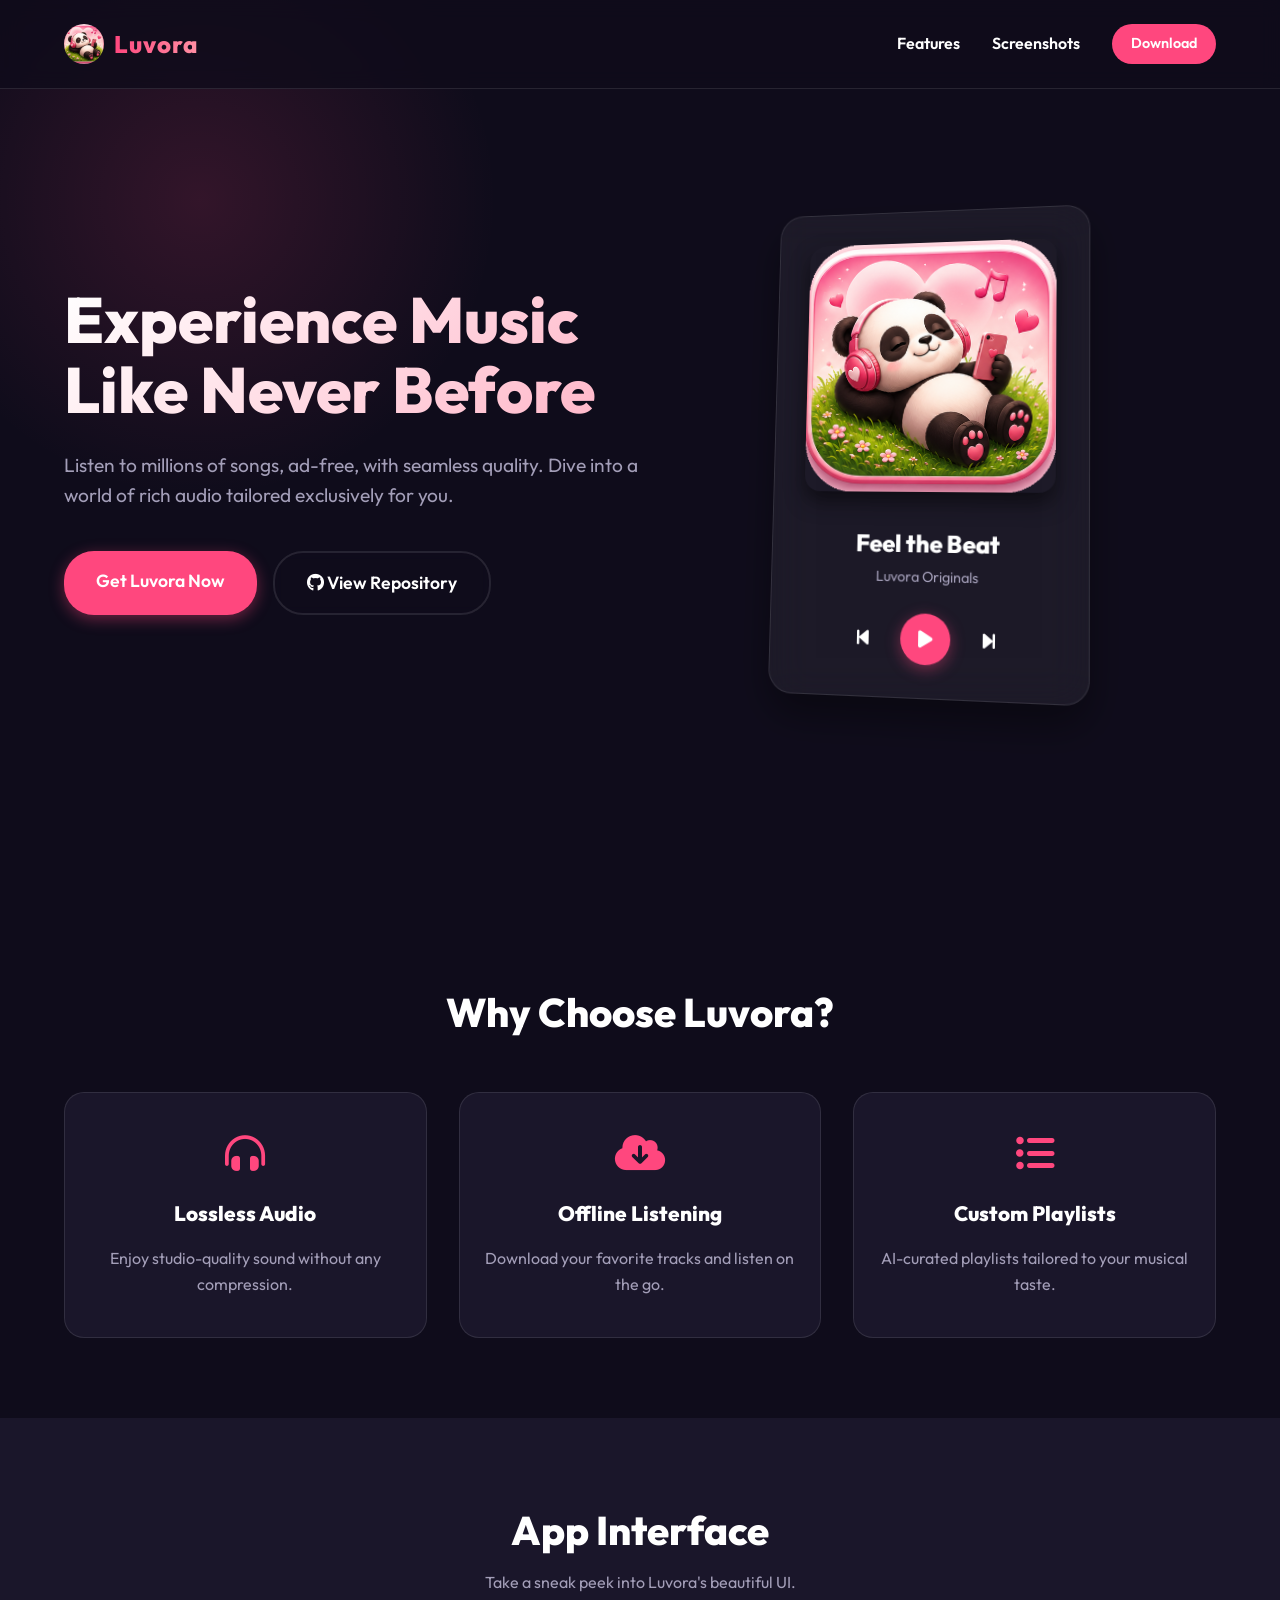
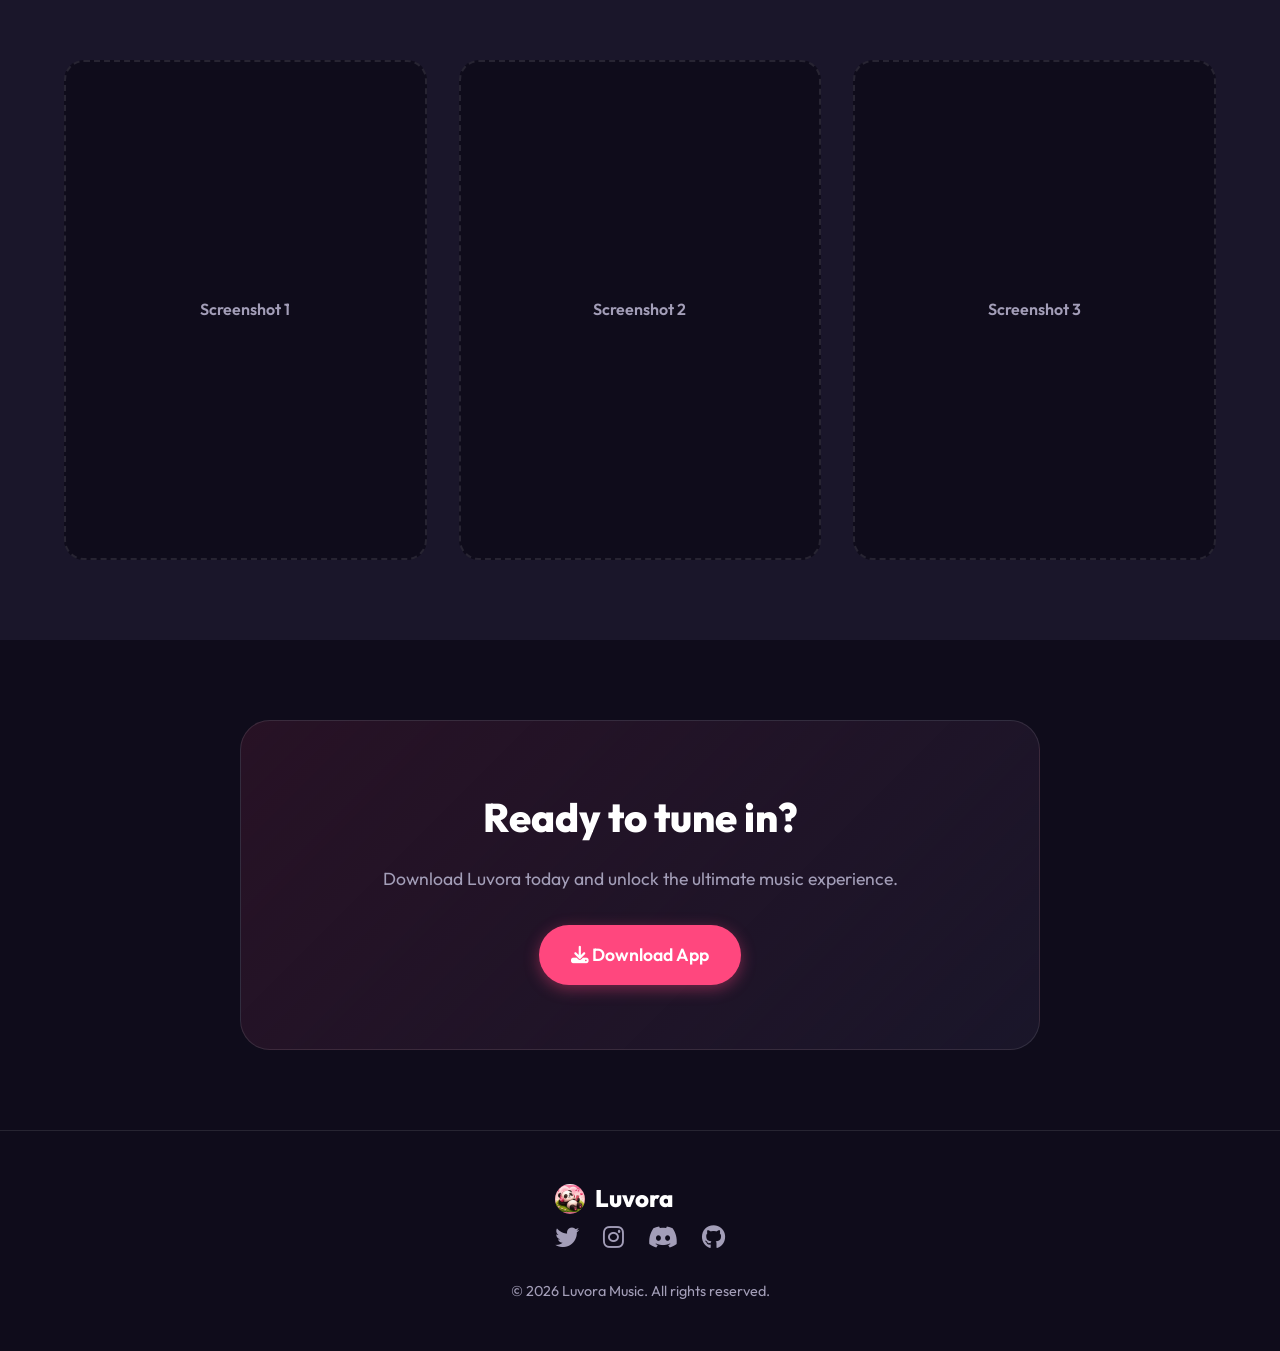
==== index.html @ 41b12725 "Add APK download links" ====
<!DOCTYPE html>
<html lang="en">
<head>
    <meta charset="UTF-8">
    <meta name="viewport" content="width=device-width, initial-scale=1.0">
    <title>Luvora - Discover & Feel the Music</title>
    <meta name="description" content="Luvora is a beautifully designed music player with a massive catalog. Get the app now and dive into sound.">
    <link rel="icon" type="image/x-icon" href="favicon.ico">
    <link rel="stylesheet" href="style.css">
    <link rel="preconnect" href="https://fonts.googleapis.com">
    <link rel="preconnect" href="https://fonts.gstatic.com" crossorigin>
    <link href="https://fonts.googleapis.com/css2?family=Outfit:wght@300;400;600;800&display=swap" rel="stylesheet">
    <!-- Font Awesome for social icons -->
    <link rel="stylesheet" href="https://cdnjs.cloudflare.com/ajax/libs/font-awesome/6.4.0/css/all.min.css">
</head>
<body>

    <!-- Navigation -->
    <nav class="navbar">
        <div class="logo-container">
            <img src="logo.png" alt="Luvora Logo" class="nav-logo">
            <span class="nav-brand">Luvora</span>
        </div>
        <div class="nav-links">
            <a href="#features">Features</a>
            <a href="#screenshots">Screenshots</a>
            <a href="https://github.com/harikarthick12/luvora/releases/download/v5.26.2/luvora-v5.26.2.apk" class="btn-primary-small">Download</a>
        </div>
    </nav>

    <!-- Hero Section -->
    <header class="hero" id="home">
        <div class="hero-content">
            <h1 class="hero-title">Experience Music Like Never Before</h1>
            <p class="hero-subtitle">Listen to millions of songs, ad-free, with seamless quality. Dive into a world of rich audio tailored exclusively for you.</p>
            <div class="hero-buttons">
                <a href="https://github.com/harikarthick12/luvora/releases/download/v5.26.2/luvora-v5.26.2.apk" class="btn-primary">Get Luvora Now</a>
                <a href="#" class="btn-secondary">
                    <i class="fab fa-github"></i> View Repository
                </a>
            </div>
        </div>
        <div class="hero-image">
            <div class="glass-card main-player-card">
                <img src="logo.png" alt="Luvora Player" class="player-cover">
                <div class="player-info">
                    <h3 class="track-title">Feel the Beat</h3>
                    <p class="track-artist">Luvora Originals</p>
                </div>
                <div class="player-controls">
                    <i class="fas fa-backward-step"></i>
                    <div class="play-btn-circle"><i class="fas fa-play"></i></div>
                    <i class="fas fa-forward-step"></i>
                </div>
            </div>
        </div>
    </header>

    <!-- Features Section -->
    <section class="features" id="features">
        <h2 class="section-title">Why Choose Luvora?</h2>
        <div class="feature-grid">
            <div class="feature-card">
                <i class="fas fa-headphones-simple feature-icon"></i>
                <h3>Lossless Audio</h3>
                <p>Enjoy studio-quality sound without any compression.</p>
            </div>
            <div class="feature-card">
                <i class="fas fa-cloud-arrow-down feature-icon"></i>
                <h3>Offline Listening</h3>
                <p>Download your favorite tracks and listen on the go.</p>
            </div>
            <div class="feature-card">
                <i class="fas fa-list-ul feature-icon"></i>
                <h3>Custom Playlists</h3>
                <p>AI-curated playlists tailored to your musical taste.</p>
            </div>
        </div>
    </section>

    <!-- Screenshots Section -->
    <section class="screenshots" id="screenshots">
        <h2 class="section-title">App Interface</h2>
        <p class="section-subtitle">Take a sneak peek into Luvora's beautiful UI.</p>
        <div class="screenshot-gallery">
            <div class="screenshot-placeholder">
                <span>Screenshot 1</span>
            </div>
            <div class="screenshot-placeholder">
                <span>Screenshot 2</span>
            </div>
            <div class="screenshot-placeholder">
                <span>Screenshot 3</span>
            </div>
        </div>
    </section>

    <!-- Download Section -->
    <section class="download-section" id="download">
        <div class="download-box">
            <h2>Ready to tune in?</h2>
            <p>Download Luvora today and unlock the ultimate music experience.</p>
            <div class="download-buttons">
                <a href="https://github.com/harikarthick12/luvora/releases/download/v5.26.2/luvora-v5.26.2.apk" class="btn-primary btn-large">
                    <i class="fas fa-download"></i> Download App
                </a>
            </div>
        </div>
    </section>

    <!-- Footer -->
    <footer class="footer">
        <div class="footer-content">
            <div class="footer-logo">
                <img src="logo.png" alt="Luvora Logo">
                <span>Luvora</span>
            </div>
            <div class="social-links">
                <a href="#"><i class="fab fa-twitter"></i></a>
                <a href="#"><i class="fab fa-instagram"></i></a>
                <a href="#"><i class="fab fa-discord"></i></a>
                <a href="#"><i class="fab fa-github"></i></a>
            </div>
        </div>
        <p class="copyright">&copy; 2026 Luvora Music. All rights reserved.</p>
    </footer>

    <script src="script.js"></script>
</body>
</html>
---- style.css ----
:root {
    --bg-main: #0f0c1b;
    --bg-secondary: #1a162a;
    --primary: #ff477e;
    --primary-hover: #ff2a6d;
    --text-main: #ffffff;
    --text-muted: #a39eb8;
    --glass-bg: rgba(255, 255, 255, 0.05);
    --glass-border: rgba(255, 255, 255, 0.1);
}

* {
    margin: 0;
    padding: 0;
    box-sizing: border-box;
    font-family: 'Outfit', sans-serif;
}

body {
    background-color: var(--bg-main);
    color: var(--text-main);
    line-height: 1.6;
    overflow-x: hidden;
}

/* Scrollbar */
::-webkit-scrollbar {
    width: 8px;
}
::-webkit-scrollbar-track {
    background: var(--bg-main);
}
::-webkit-scrollbar-thumb {
    background: var(--primary);
    border-radius: 4px;
}

/* Typography */
h1, h2, h3 {
    font-weight: 800;
}

a {
    text-decoration: none;
    color: inherit;
    transition: all 0.3s ease;
}

/* Navbar */
.navbar {
    position: fixed;
    top: 0;
    width: 100%;
    display: flex;
    justify-content: space-between;
    align-items: center;
    padding: 1.5rem 5%;
    background: rgba(15, 12, 27, 0.8);
    backdrop-filter: blur(10px);
    z-index: 1000;
    border-bottom: 1px solid var(--glass-border);
}

.logo-container {
    display: flex;
    align-items: center;
    gap: 10px;
}

.nav-logo {
    width: 40px;
    height: 40px;
    border-radius: 50%;
    object-fit: cover;
}

.nav-brand {
    font-size: 1.5rem;
    font-weight: 800;
    letter-spacing: 1px;
    background: linear-gradient(to right, #ff477e, #ff8fa3);
    -webkit-background-clip: text;
    -webkit-text-fill-color: transparent;
}

.nav-links {
    display: flex;
    align-items: center;
    gap: 2rem;
    font-weight: 600;
}

.nav-links a:not(.btn-primary-small):hover {
    color: var(--primary);
}

/* Buttons */
.btn-primary-small {
    background-color: var(--primary);
    padding: 0.5rem 1.2rem;
    border-radius: 20px;
    font-size: 0.9rem;
}
.btn-primary-small:hover {
    background-color: var(--primary-hover);
    transform: translateY(-2px);
}

.btn-primary {
    background-color: var(--primary);
    padding: 1rem 2rem;
    border-radius: 30px;
    font-weight: 600;
    font-size: 1.1rem;
    display: inline-block;
    box-shadow: 0 4px 15px rgba(255, 71, 126, 0.4);
}
.btn-primary:hover {
    background-color: var(--primary-hover);
    transform: translateY(-3px);
    box-shadow: 0 6px 20px rgba(255, 71, 126, 0.6);
}

.btn-secondary {
    background: transparent;
    border: 2px solid var(--glass-border);
    padding: 1rem 2rem;
    border-radius: 30px;
    font-weight: 600;
    font-size: 1.1rem;
    display: inline-block;
    backdrop-filter: blur(5px);
}
.btn-secondary:hover {
    background: var(--glass-bg);
    border-color: var(--text-muted);
}

/* Hero Section */
.hero {
    min-height: 100vh;
    display: flex;
    align-items: center;
    justify-content: space-between;
    padding: 0 5%;
    position: relative;
    overflow: hidden;
}

.hero::before {
    content: '';
    position: absolute;
    width: 600px;
    height: 600px;
    background: radial-gradient(circle, rgba(255,71,126,0.15) 0%, rgba(15,12,27,0) 70%);
    top: -100px;
    left: -100px;
    border-radius: 50%;
    z-index: -1;
}

.hero-content {
    flex: 1;
    max-width: 600px;
    z-index: 1;
}

.hero-title {
    font-size: 4rem;
    line-height: 1.1;
    margin-bottom: 1.5rem;
    background: linear-gradient(135deg, #fff 0%, #ffb3c6 100%);
    -webkit-background-clip: text;
    -webkit-text-fill-color: transparent;
}

.hero-subtitle {
    font-size: 1.2rem;
    color: var(--text-muted);
    margin-bottom: 2.5rem;
}

.hero-buttons {
    display: flex;
    gap: 1rem;
}

.hero-image {
    flex: 1;
    display: flex;
    justify-content: center;
    align-items: center;
    perspective: 1000px;
}

/* Glass Card Player */
.glass-card {
    background: var(--glass-bg);
    border: 1px solid var(--glass-border);
    border-radius: 24px;
    padding: 2rem;
    width: 320px;
    backdrop-filter: blur(20px);
    box-shadow: 0 20px 40px rgba(0,0,0,0.4);
    transform: rotateY(-10deg) rotateX(5deg);
    transition: transform 0.5s ease;
}

.glass-card:hover {
    transform: rotateY(0deg) rotateX(0deg) translateY(-10px);
}

.player-cover {
    width: 100%;
    aspect-ratio: 1/1;
    object-fit: cover;
    border-radius: 16px;
    margin-bottom: 1.5rem;
    box-shadow: 0 10px 20px rgba(0,0,0,0.5);
}

.player-info {
    text-align: center;
    margin-bottom: 1.5rem;
}

.track-title {
    font-size: 1.5rem;
    margin-bottom: 0.2rem;
}

.track-artist {
    color: var(--text-muted);
    font-size: 0.9rem;
}

.player-controls {
    display: flex;
    justify-content: center;
    align-items: center;
    gap: 2rem;
    font-size: 1.2rem;
    color: var(--text-main);
}

.play-btn-circle {
    width: 50px;
    height: 50px;
    background: var(--primary);
    border-radius: 50%;
    display: flex;
    justify-content: center;
    align-items: center;
    cursor: pointer;
    box-shadow: 0 4px 15px rgba(255, 71, 126, 0.4);
    transition: transform 0.2s;
}

.play-btn-circle:hover {
    transform: scale(1.1);
}

/* Features */
.features {
    padding: 5rem 5%;
    text-align: center;
}

.section-title {
    font-size: 2.5rem;
    margin-bottom: 0.5rem;
}

.section-subtitle {
    color: var(--text-muted);
    margin-bottom: 4rem;
}

.feature-grid {
    display: grid;
    grid-template-columns: repeat(auto-fit, minmax(280px, 1fr));
    gap: 2rem;
    margin-top: 3rem;
}

.feature-card {
    background: var(--bg-secondary);
    padding: 2.5rem 1.5rem;
    border-radius: 20px;
    border: 1px solid var(--glass-border);
    transition: transform 0.3s;
}

.feature-card:hover {
    transform: translateY(-10px);
    border-color: var(--primary);
}

.feature-icon {
    font-size: 2.5rem;
    color: var(--primary);
    margin-bottom: 1.5rem;
}

.feature-card h3 {
    font-size: 1.3rem;
    margin-bottom: 1rem;
}

.feature-card p {
    color: var(--text-muted);
}

/* Screenshots */
.screenshots {
    padding: 5rem 5%;
    text-align: center;
    background: var(--bg-secondary);
}

.screenshot-gallery {
    display: grid;
    grid-template-columns: repeat(auto-fit, minmax(250px, 1fr));
    gap: 2rem;
    margin-top: 3rem;
}

.screenshot-placeholder {
    background: var(--bg-main);
    border: 2px dashed var(--glass-border);
    border-radius: 20px;
    height: 500px;
    display: flex;
    justify-content: center;
    align-items: center;
    color: var(--text-muted);
    font-weight: 600;
    transition: border-color 0.3s;
}

.screenshot-placeholder:hover {
    border-color: var(--primary);
}

/* Download Section */
.download-section {
    padding: 5rem 5%;
    display: flex;
    justify-content: center;
}

.download-box {
    background: linear-gradient(135deg, rgba(255,71,126,0.1) 0%, rgba(26,22,42,1) 100%);
    border: 1px solid var(--glass-border);
    border-radius: 30px;
    padding: 4rem 2rem;
    text-align: center;
    max-width: 800px;
    width: 100%;
}

.download-box h2 {
    font-size: 2.5rem;
    margin-bottom: 1rem;
}

.download-box p {
    color: var(--text-muted);
    margin-bottom: 2rem;
    font-size: 1.1rem;
}

/* Footer */
.footer {
    padding: 3rem 5%;
    border-top: 1px solid var(--glass-border);
    display: flex;
    flex-direction: column;
    align-items: center;
    gap: 1.5rem;
}

.footer-logo {
    display: flex;
    align-items: center;
    gap: 10px;
    font-size: 1.5rem;
    font-weight: 800;
}

.footer-logo img {
    width: 30px;
    height: 30px;
    border-radius: 50%;
}

.social-links {
    display: flex;
    gap: 1.5rem;
}

.social-links a {
    font-size: 1.5rem;
    color: var(--text-muted);
}

.social-links a:hover {
    color: var(--primary);
    transform: scale(1.1);
}

.copyright {
    color: var(--text-muted);
    font-size: 0.9rem;
}

/* Responsive */
@media (max-width: 900px) {
    .hero {
        flex-direction: column;
        text-align: center;
        padding-top: 100px;
    }
    .hero-title {
        font-size: 3rem;
    }
    .hero-buttons {
        justify-content: center;
        flex-wrap: wrap;
    }
    .hero-image {
        margin-top: 3rem;
    }
    .nav-links {
        display: none; /* simple mobile version */
    }
}
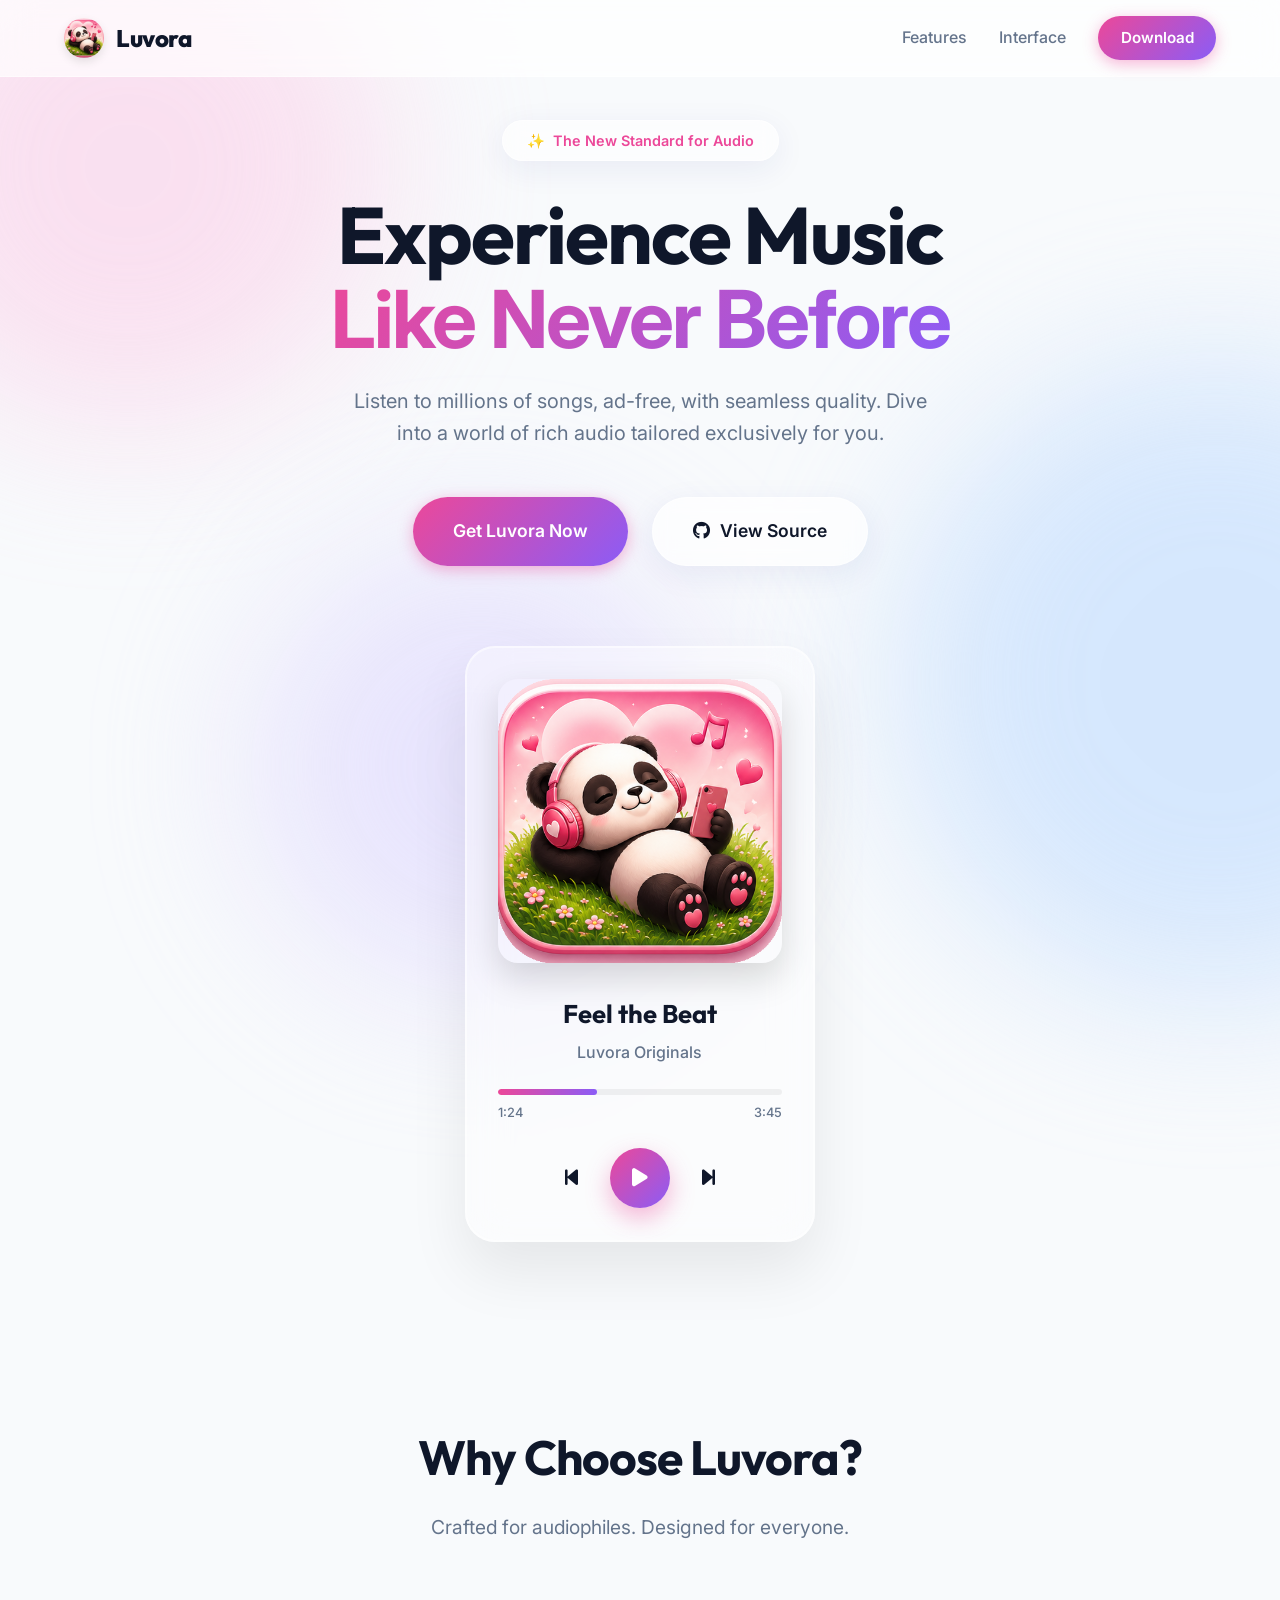
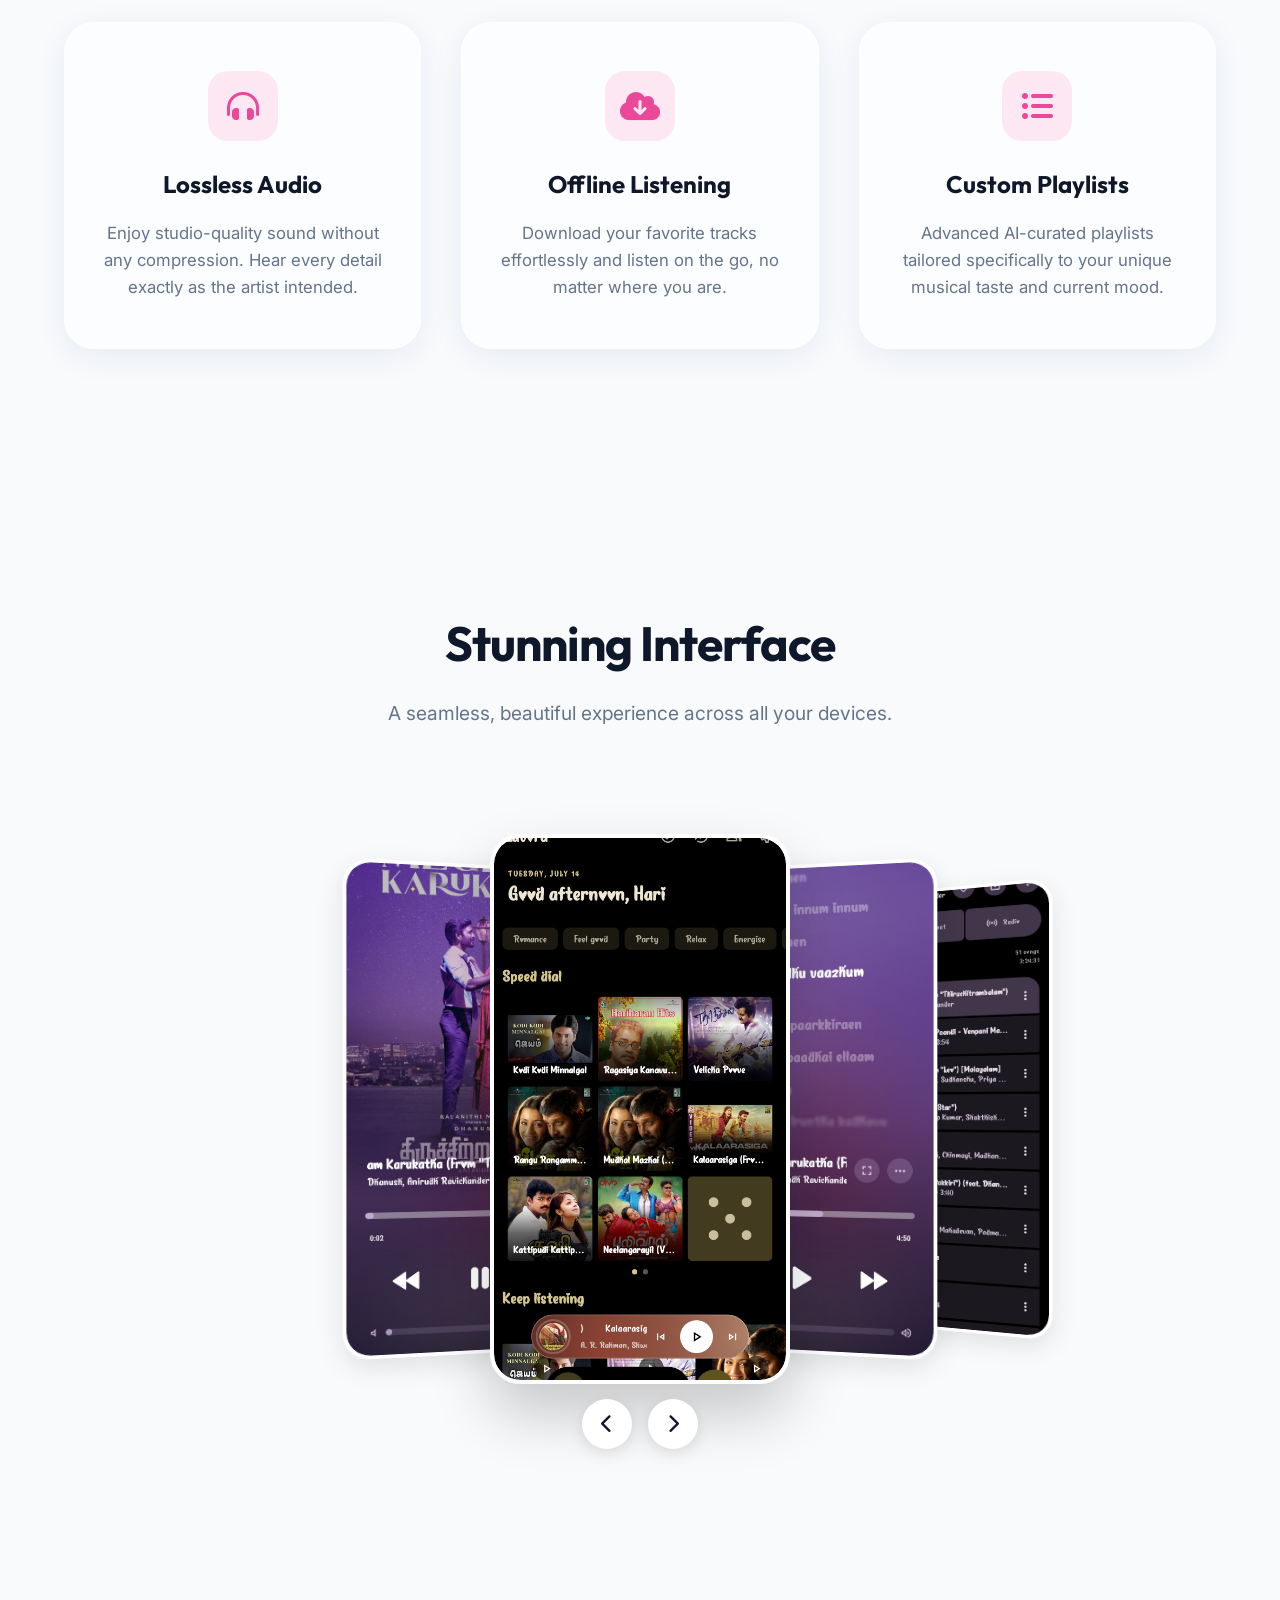
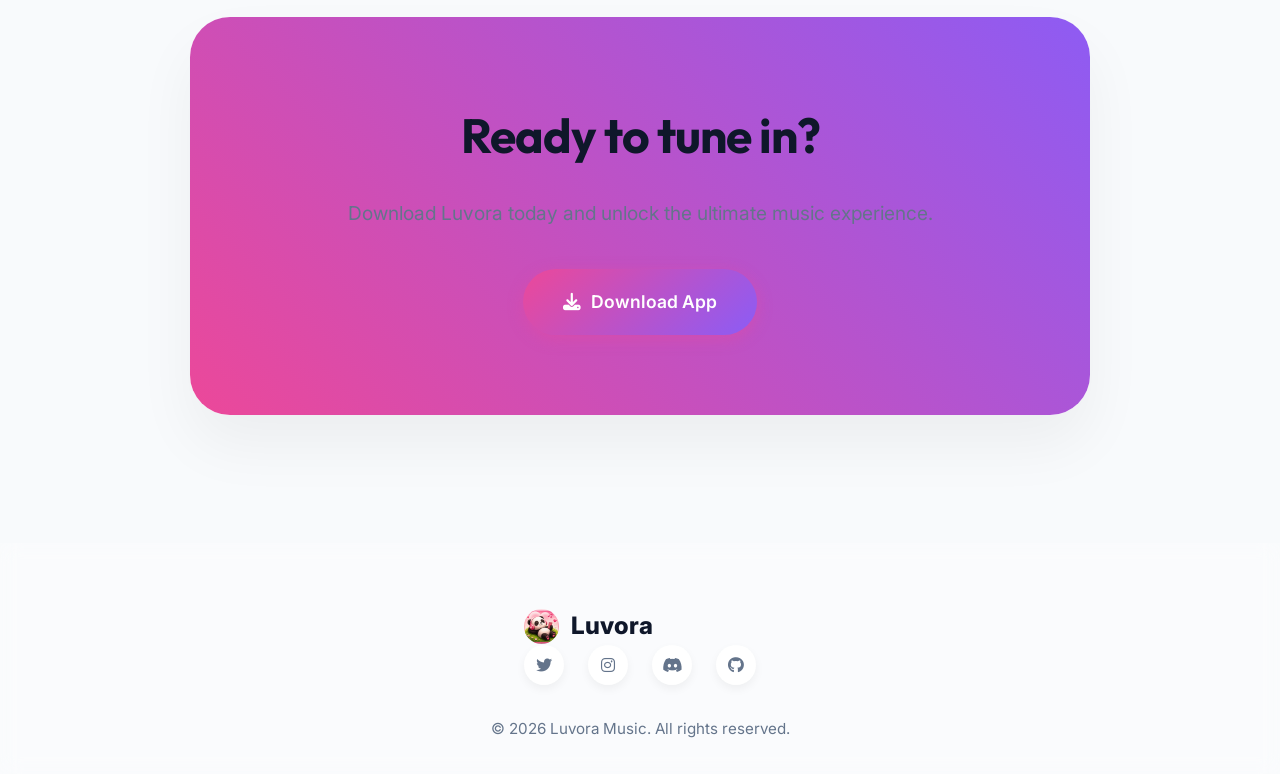
==== commit 48a684b2: "feat: complete premium UI/UX overhaul with 3D carousel and mesh gradient" ====
--- a/index.html
+++ b/index.html
@@ -4,48 +4,63 @@
     <meta charset="UTF-8">
     <meta name="viewport" content="width=device-width, initial-scale=1.0">
     <title>Luvora - Discover & Feel the Music</title>
-    <meta name="description" content="Luvora is a beautifully designed music player with a massive catalog. Get the app now and dive into sound.">
+    <meta name="description" content="Luvora is a beautifully designed music player with a massive catalog.">
     <link rel="icon" type="image/x-icon" href="favicon.ico">
     <link rel="stylesheet" href="style.css">
     <link rel="preconnect" href="https://fonts.googleapis.com">
     <link rel="preconnect" href="https://fonts.gstatic.com" crossorigin>
-    <link href="https://fonts.googleapis.com/css2?family=Outfit:wght@300;400;600;800&display=swap" rel="stylesheet">
-    <!-- Font Awesome for social icons -->
+    <link href="https://fonts.googleapis.com/css2?family=Inter:wght@300;400;500;600;700;800&family=Outfit:wght@300;400;600;800&display=swap" rel="stylesheet">
+    <!-- Font Awesome -->
     <link rel="stylesheet" href="https://cdnjs.cloudflare.com/ajax/libs/font-awesome/6.4.0/css/all.min.css">
 </head>
 <body>
+    <!-- Mesh Gradient Background -->
+    <div class="mesh-bg"></div>
+    <div class="mesh-blob blob-1"></div>
+    <div class="mesh-blob blob-2"></div>
+    <div class="mesh-blob blob-3"></div>
 
     <!-- Navigation -->
-    <nav class="navbar">
+    <nav class="navbar reveal">
         <div class="logo-container">
             <img src="logo.png" alt="Luvora Logo" class="nav-logo">
             <span class="nav-brand">Luvora</span>
         </div>
         <div class="nav-links">
-            <a href="#features">Features</a>
-            <a href="#screenshots">Screenshots</a>
-            <a href="https://github.com/harikarthick12/luvora/releases/download/v5.26.2/luvora-v5.26.2.apk" class="btn-primary-small">Download</a>
+            <a href="#features" class="nav-item">Features</a>
+            <a href="#screenshots" class="nav-item">Interface</a>
+            <a href="#download" class="btn-primary-small shimmer-btn">Download</a>
         </div>
     </nav>
 
     <!-- Hero Section -->
     <header class="hero" id="home">
-        <div class="hero-content">
-            <h1 class="hero-title">Experience Music Like Never Before</h1>
+        <div class="hero-content reveal-up">
+            <div class="pill-badge">
+                <span class="sparkle">✨</span> The New Standard for Audio
+            </div>
+            <h1 class="hero-title">Experience Music <br><span class="gradient-text">Like Never Before</span></h1>
             <p class="hero-subtitle">Listen to millions of songs, ad-free, with seamless quality. Dive into a world of rich audio tailored exclusively for you.</p>
             <div class="hero-buttons">
-                <a href="https://github.com/harikarthick12/luvora/releases/download/v5.26.2/luvora-v5.26.2.apk" class="btn-primary">Get Luvora Now</a>
-                <a href="#" class="btn-secondary">
-                    <i class="fab fa-github"></i> View Repository
+                <a href="#download" class="btn-primary shimmer-btn">Get Luvora Now</a>
+                <a href="https://github.com/harikarthick12/luvora/releases/download/v5.26.2/luvora-v5.26.2.apk" class="btn-secondary glow-border">
+                    <i class="fab fa-github"></i> View Source
                 </a>
             </div>
         </div>
-        <div class="hero-image">
-            <div class="glass-card main-player-card">
-                <img src="logo.png" alt="Luvora Player" class="player-cover">
+        
+        <div class="hero-visual reveal-up delay-1">
+            <div class="glass-card main-player-card floating">
+                <div class="player-top">
+                    <img src="logo.png" alt="Luvora Player" class="player-cover">
+                </div>
                 <div class="player-info">
                     <h3 class="track-title">Feel the Beat</h3>
                     <p class="track-artist">Luvora Originals</p>
+                </div>
+                <div class="player-progress">
+                    <div class="progress-bar"><div class="progress-fill"></div></div>
+                    <div class="progress-time"><span>1:24</span><span>3:45</span></div>
                 </div>
                 <div class="player-controls">
                     <i class="fas fa-backward-step"></i>
@@ -58,50 +73,64 @@
 
     <!-- Features Section -->
     <section class="features" id="features">
-        <h2 class="section-title">Why Choose Luvora?</h2>
+        <div class="section-header reveal-up">
+            <h2 class="section-title">Why Choose Luvora?</h2>
+            <p class="section-subtitle">Crafted for audiophiles. Designed for everyone.</p>
+        </div>
         <div class="feature-grid">
-            <div class="feature-card">
-                <i class="fas fa-headphones-simple feature-icon"></i>
+            <div class="feature-card reveal-up delay-1 hover-glow">
+                <div class="card-icon-wrapper"><i class="fas fa-headphones-simple feature-icon"></i></div>
                 <h3>Lossless Audio</h3>
-                <p>Enjoy studio-quality sound without any compression.</p>
+                <p>Enjoy studio-quality sound without any compression. Hear every detail exactly as the artist intended.</p>
             </div>
-            <div class="feature-card">
-                <i class="fas fa-cloud-arrow-down feature-icon"></i>
+            <div class="feature-card reveal-up delay-2 hover-glow">
+                <div class="card-icon-wrapper"><i class="fas fa-cloud-arrow-down feature-icon"></i></div>
                 <h3>Offline Listening</h3>
-                <p>Download your favorite tracks and listen on the go.</p>
+                <p>Download your favorite tracks effortlessly and listen on the go, no matter where you are.</p>
             </div>
-            <div class="feature-card">
-                <i class="fas fa-list-ul feature-icon"></i>
+            <div class="feature-card reveal-up delay-3 hover-glow">
+                <div class="card-icon-wrapper"><i class="fas fa-list-ul feature-icon"></i></div>
                 <h3>Custom Playlists</h3>
-                <p>AI-curated playlists tailored to your musical taste.</p>
+                <p>Advanced AI-curated playlists tailored specifically to your unique musical taste and current mood.</p>
             </div>
         </div>
     </section>
 
-    <!-- Screenshots Section -->
+    <!-- Screenshots Carousel (3D Floating Stack) -->
     <section class="screenshots" id="screenshots">
-        <h2 class="section-title">App Interface</h2>
-        <p class="section-subtitle">Take a sneak peek into Luvora's beautiful UI.</p>
-        <div class="screenshot-gallery">
-            <div class="screenshot-placeholder">
-                <span>Screenshot 1</span>
+        <div class="section-header reveal-up">
+            <h2 class="section-title">Stunning Interface</h2>
+            <p class="section-subtitle">A seamless, beautiful experience across all your devices.</p>
+        </div>
+        <div class="carousel-container reveal-up delay-1">
+            <div class="carousel-track" id="carouselTrack">
+                <div class="carousel-item">
+                    <img src="screenshot1.jpg" alt="Luvora App Screenshot 1" class="screenshot-img">
+                </div>
+                <div class="carousel-item">
+                    <img src="screenshot2.jpg" alt="Luvora App Screenshot 2" class="screenshot-img">
+                </div>
+                <div class="carousel-item">
+                    <img src="screenshot3.jpg" alt="Luvora App Screenshot 3" class="screenshot-img">
+                </div>
+                <div class="carousel-item">
+                    <img src="screenshot4.jpg" alt="Luvora App Screenshot 4" class="screenshot-img">
+                </div>
             </div>
-            <div class="screenshot-placeholder">
-                <span>Screenshot 2</span>
-            </div>
-            <div class="screenshot-placeholder">
-                <span>Screenshot 3</span>
+            <div class="carousel-controls">
+                <button id="prevBtn" class="carousel-btn"><i class="fas fa-chevron-left"></i></button>
+                <button id="nextBtn" class="carousel-btn"><i class="fas fa-chevron-right"></i></button>
             </div>
         </div>
     </section>
 
     <!-- Download Section -->
-    <section class="download-section" id="download">
-        <div class="download-box">
+    <section class="download-section reveal-up" id="download">
+        <div class="download-box glowing-border-box">
             <h2>Ready to tune in?</h2>
             <p>Download Luvora today and unlock the ultimate music experience.</p>
             <div class="download-buttons">
-                <a href="https://github.com/harikarthick12/luvora/releases/download/v5.26.2/luvora-v5.26.2.apk" class="btn-primary btn-large">
+                <a href="https://github.com/harikarthick12/luvora/releases/download/v5.26.2/luvora-v5.26.2.apk" class="btn-primary btn-large shimmer-btn">
                     <i class="fas fa-download"></i> Download App
                 </a>
             </div>
@@ -109,7 +138,7 @@
     </section>
 
     <!-- Footer -->
-    <footer class="footer">
+    <footer class="footer reveal">
         <div class="footer-content">
             <div class="footer-logo">
                 <img src="logo.png" alt="Luvora Logo">
--- a/style.css
+++ b/style.css
@@ -1,19 +1,25 @@
 :root {
-    --bg-main: #0f0c1b;
-    --bg-secondary: #1a162a;
-    --primary: #ff477e;
-    --primary-hover: #ff2a6d;
-    --text-main: #ffffff;
-    --text-muted: #a39eb8;
-    --glass-bg: rgba(255, 255, 255, 0.05);
-    --glass-border: rgba(255, 255, 255, 0.1);
+    --bg-main: #f8fafc;
+    --bg-secondary: #ffffff;
+    --primary: #ec4899;
+    --primary-hover: #db2777;
+    --primary-light: #fce7f3;
+    --text-main: #0f172a;
+    --text-muted: #64748b;
+    --glass-bg: rgba(255, 255, 255, 0.7);
+    --glass-border: rgba(255, 255, 255, 0.5);
+    --glass-shadow: 0 8px 32px rgba(31, 38, 135, 0.07);
+    
+    --blob-1: #fbcfe8;
+    --blob-2: #bfdbfe;
+    --blob-3: #ddd6fe;
 }
 
 * {
     margin: 0;
     padding: 0;
     box-sizing: border-box;
-    font-family: 'Outfit', sans-serif;
+    font-family: 'Inter', sans-serif;
 }
 
 body {
@@ -21,417 +27,324 @@
     color: var(--text-main);
     line-height: 1.6;
     overflow-x: hidden;
+    position: relative;
+}
+
+h1, h2, h3, .nav-brand, .track-title {
+    font-family: 'Outfit', sans-serif;
+}
+
+/* Mesh Gradient Background */
+.mesh-bg {
+    position: fixed;
+    top: 0; left: 0; width: 100vw; height: 100vh;
+    z-index: -2;
+    background: var(--bg-main);
+}
+
+.mesh-blob {
+    position: fixed;
+    border-radius: 50%;
+    filter: blur(80px);
+    z-index: -1;
+    opacity: 0.6;
+    animation: floatBlob 20s infinite alternate ease-in-out;
+}
+
+.blob-1 { width: 40vw; height: 40vw; background: var(--blob-1); top: -10%; left: -10%; }
+.blob-2 { width: 50vw; height: 50vw; background: var(--blob-2); top: 40%; right: -20%; animation-delay: -5s; }
+.blob-3 { width: 35vw; height: 35vw; background: var(--blob-3); bottom: -10%; left: 20%; animation-delay: -10s; }
+
+@keyframes floatBlob {
+    0% { transform: translate(0, 0) scale(1); }
+    33% { transform: translate(5vw, 10vh) scale(1.1); }
+    66% { transform: translate(-5vw, 5vh) scale(0.9); }
+    100% { transform: translate(2vw, -5vh) scale(1.05); }
 }
 
 /* Scrollbar */
-::-webkit-scrollbar {
-    width: 8px;
-}
-::-webkit-scrollbar-track {
-    background: var(--bg-main);
-}
-::-webkit-scrollbar-thumb {
-    background: var(--primary);
-    border-radius: 4px;
-}
-
-/* Typography */
-h1, h2, h3 {
-    font-weight: 800;
-}
-
-a {
-    text-decoration: none;
-    color: inherit;
-    transition: all 0.3s ease;
-}
+::-webkit-scrollbar { width: 10px; }
+::-webkit-scrollbar-track { background: transparent; }
+::-webkit-scrollbar-thumb { background: rgba(15, 23, 42, 0.2); border-radius: 10px; }
+
+a { text-decoration: none; color: inherit; transition: all 0.3s ease; }
 
 /* Navbar */
 .navbar {
     position: fixed;
-    top: 0;
-    width: 100%;
+    top: 0; width: 100%;
     display: flex;
     justify-content: space-between;
     align-items: center;
-    padding: 1.5rem 5%;
-    background: rgba(15, 12, 27, 0.8);
-    backdrop-filter: blur(10px);
+    padding: 1rem 5%;
+    background: var(--glass-bg);
+    backdrop-filter: blur(16px);
+    -webkit-backdrop-filter: blur(16px);
     z-index: 1000;
     border-bottom: 1px solid var(--glass-border);
-}
-
-.logo-container {
-    display: flex;
+    transition: transform 0.3s ease;
+}
+
+.logo-container { display: flex; align-items: center; gap: 12px; }
+.nav-logo { width: 40px; height: 40px; border-radius: 50%; object-fit: cover; box-shadow: 0 4px 10px rgba(0,0,0,0.1); }
+.nav-brand { font-size: 1.5rem; font-weight: 800; color: var(--text-main); letter-spacing: -0.5px; }
+
+.nav-links { display: flex; align-items: center; gap: 2rem; font-weight: 500; }
+.nav-item { position: relative; color: var(--text-muted); }
+.nav-item:hover { color: var(--text-main); }
+.nav-item::after {
+    content: ''; position: absolute; width: 0; height: 2px; bottom: -4px; left: 0;
+    background-color: var(--primary); transition: width 0.3s;
+}
+.nav-item:hover::after { width: 100%; }
+
+/* Buttons & Shimmer Effect */
+.shimmer-btn {
+    position: relative;
+    overflow: hidden;
+}
+.shimmer-btn::before {
+    content: ''; position: absolute; top: 0; left: -100%; width: 50%; height: 100%;
+    background: linear-gradient(to right, transparent, rgba(255,255,255,0.4), transparent);
+    transform: skewX(-20deg);
+    animation: shimmer 3s infinite;
+}
+@keyframes shimmer {
+    100% { left: 200%; }
+}
+
+.btn-primary-small, .btn-primary {
+    background: linear-gradient(135deg, var(--primary), #8b5cf6);
+    color: white;
+    font-weight: 600;
+    border: none;
+    box-shadow: 0 4px 15px rgba(236, 72, 153, 0.4);
+}
+.btn-primary-small { padding: 0.6rem 1.4rem; border-radius: 30px; font-size: 0.95rem; }
+.btn-primary { padding: 1.2rem 2.5rem; border-radius: 40px; font-size: 1.1rem; display: inline-flex; align-items: center; gap: 10px;}
+.btn-primary:hover, .btn-primary-small:hover {
+    transform: translateY(-2px);
+    box-shadow: 0 8px 25px rgba(236, 72, 153, 0.5);
+}
+
+.btn-secondary {
+    background: var(--glass-bg);
+    color: var(--text-main);
+    border: 1px solid var(--glass-border);
+    padding: 1.2rem 2.5rem;
+    border-radius: 40px;
+    font-weight: 600;
+    font-size: 1.1rem;
+    display: inline-flex;
     align-items: center;
     gap: 10px;
-}
-
-.nav-logo {
-    width: 40px;
-    height: 40px;
-    border-radius: 50%;
-    object-fit: cover;
-}
-
-.nav-brand {
-    font-size: 1.5rem;
-    font-weight: 800;
-    letter-spacing: 1px;
-    background: linear-gradient(to right, #ff477e, #ff8fa3);
-    -webkit-background-clip: text;
-    -webkit-text-fill-color: transparent;
-}
-
-.nav-links {
-    display: flex;
-    align-items: center;
-    gap: 2rem;
-    font-weight: 600;
-}
-
-.nav-links a:not(.btn-primary-small):hover {
-    color: var(--primary);
-}
-
-/* Buttons */
-.btn-primary-small {
-    background-color: var(--primary);
-    padding: 0.5rem 1.2rem;
-    border-radius: 20px;
-    font-size: 0.9rem;
-}
-.btn-primary-small:hover {
-    background-color: var(--primary-hover);
+    backdrop-filter: blur(10px);
+    box-shadow: var(--glass-shadow);
+    transition: all 0.3s;
+}
+.btn-secondary:hover {
+    background: white;
     transform: translateY(-2px);
-}
-
-.btn-primary {
-    background-color: var(--primary);
-    padding: 1rem 2rem;
-    border-radius: 30px;
-    font-weight: 600;
-    font-size: 1.1rem;
-    display: inline-block;
-    box-shadow: 0 4px 15px rgba(255, 71, 126, 0.4);
-}
-.btn-primary:hover {
-    background-color: var(--primary-hover);
-    transform: translateY(-3px);
-    box-shadow: 0 6px 20px rgba(255, 71, 126, 0.6);
-}
-
-.btn-secondary {
-    background: transparent;
-    border: 2px solid var(--glass-border);
-    padding: 1rem 2rem;
-    border-radius: 30px;
-    font-weight: 600;
-    font-size: 1.1rem;
-    display: inline-block;
-    backdrop-filter: blur(5px);
-}
-.btn-secondary:hover {
-    background: var(--glass-bg);
-    border-color: var(--text-muted);
+    box-shadow: 0 10px 30px rgba(0,0,0,0.05);
 }
 
 /* Hero Section */
 .hero {
     min-height: 100vh;
     display: flex;
+    flex-direction: column;
     align-items: center;
-    justify-content: space-between;
-    padding: 0 5%;
+    justify-content: center;
+    padding: 120px 5% 50px;
+    text-align: center;
+}
+
+.pill-badge {
+    background: rgba(255, 255, 255, 0.6);
+    border: 1px solid var(--glass-border);
+    padding: 0.5rem 1.5rem;
+    border-radius: 30px;
+    font-size: 0.9rem;
+    font-weight: 600;
+    color: var(--primary);
+    display: inline-flex;
+    align-items: center;
+    gap: 8px;
+    margin-bottom: 2rem;
+    backdrop-filter: blur(10px);
+    box-shadow: var(--glass-shadow);
+}
+.sparkle { animation: sparklePulse 2s infinite; }
+@keyframes sparklePulse { 0%, 100% { opacity: 1; transform: scale(1); } 50% { opacity: 0.5; transform: scale(0.8); } }
+
+.hero-title {
+    font-size: 5rem;
+    line-height: 1.05;
+    margin-bottom: 1.5rem;
+    color: var(--text-main);
+    letter-spacing: -2px;
+}
+.gradient-text {
+    background: linear-gradient(135deg, var(--primary), #8b5cf6, #3b82f6);
+    -webkit-background-clip: text;
+    -webkit-text-fill-color: transparent;
+    background-size: 200% 200%;
+    animation: gradientFlow 5s ease infinite;
+}
+@keyframes gradientFlow { 0% { background-position: 0% 50%; } 50% { background-position: 100% 50%; } 100% { background-position: 0% 50%; } }
+
+.hero-subtitle {
+    font-size: 1.25rem;
+    color: var(--text-muted);
+    max-width: 600px;
+    margin: 0 auto 3rem;
+}
+.hero-buttons { display: flex; gap: 1.5rem; justify-content: center; }
+
+/* 3D Floating Player */
+.hero-visual { margin-top: 5rem; perspective: 1200px; }
+.glass-card {
+    background: rgba(255, 255, 255, 0.4);
+    border: 1px solid var(--glass-border);
+    border-radius: 30px;
+    padding: 2rem;
+    width: 350px;
+    backdrop-filter: blur(20px);
+    -webkit-backdrop-filter: blur(20px);
+    box-shadow: 0 30px 60px rgba(0,0,0,0.08), inset 0 0 0 1px rgba(255,255,255,0.5);
+    transition: transform 0.1s;
+    transform-style: preserve-3d;
+}
+.floating { animation: float 6s ease-in-out infinite; }
+@keyframes float { 0%, 100% { transform: translateY(0) rotateX(10deg) rotateY(-5deg); } 50% { transform: translateY(-20px) rotateX(15deg) rotateY(0deg); } }
+
+.player-cover { width: 100%; aspect-ratio: 1; border-radius: 20px; object-fit: cover; box-shadow: 0 15px 35px rgba(0,0,0,0.15); margin-bottom: 1.5rem; transform: translateZ(30px); }
+.player-info { text-align: center; margin-bottom: 1.5rem; transform: translateZ(20px); }
+.track-title { font-size: 1.6rem; color: var(--text-main); margin-bottom: 0.3rem; }
+.track-artist { color: var(--text-muted); font-size: 1rem; font-weight: 500;}
+
+.player-progress { margin-bottom: 1.5rem; transform: translateZ(20px); }
+.progress-bar { width: 100%; height: 6px; background: rgba(0,0,0,0.05); border-radius: 10px; overflow: hidden; margin-bottom: 8px;}
+.progress-fill { width: 35%; height: 100%; background: linear-gradient(90deg, var(--primary), #8b5cf6); border-radius: 10px; }
+.progress-time { display: flex; justify-content: space-between; font-size: 0.8rem; color: var(--text-muted); font-weight: 500;}
+
+.player-controls { display: flex; justify-content: center; align-items: center; gap: 2rem; font-size: 1.3rem; color: var(--text-main); transform: translateZ(40px); }
+.play-btn-circle {
+    width: 60px; height: 60px; background: linear-gradient(135deg, var(--primary), #8b5cf6); color: white;
+    border-radius: 50%; display: flex; justify-content: center; align-items: center; cursor: pointer;
+    box-shadow: 0 10px 25px rgba(236, 72, 153, 0.4); transition: transform 0.2s;
+}
+.play-btn-circle:hover { transform: scale(1.1); }
+
+/* Features */
+.features { padding: 8rem 5%; text-align: center; }
+.section-header { margin-bottom: 5rem; }
+.section-title { font-size: 3rem; margin-bottom: 1rem; color: var(--text-main); letter-spacing: -1px; }
+.section-subtitle { color: var(--text-muted); font-size: 1.2rem; }
+
+.feature-grid { display: grid; grid-template-columns: repeat(auto-fit, minmax(300px, 1fr)); gap: 2.5rem; }
+.feature-card {
+    background: rgba(255, 255, 255, 0.6);
+    border: 1px solid var(--glass-border);
+    padding: 3rem 2rem;
+    border-radius: 30px;
+    backdrop-filter: blur(10px);
+    box-shadow: var(--glass-shadow);
+    transition: all 0.4s cubic-bezier(0.175, 0.885, 0.32, 1.275);
     position: relative;
     overflow: hidden;
 }
-
-.hero::before {
-    content: '';
-    position: absolute;
-    width: 600px;
-    height: 600px;
-    background: radial-gradient(circle, rgba(255,71,126,0.15) 0%, rgba(15,12,27,0) 70%);
-    top: -100px;
-    left: -100px;
-    border-radius: 50%;
-    z-index: -1;
-}
-
-.hero-content {
-    flex: 1;
-    max-width: 600px;
-    z-index: 1;
-}
-
-.hero-title {
-    font-size: 4rem;
-    line-height: 1.1;
-    margin-bottom: 1.5rem;
-    background: linear-gradient(135deg, #fff 0%, #ffb3c6 100%);
-    -webkit-background-clip: text;
-    -webkit-text-fill-color: transparent;
-}
-
-.hero-subtitle {
-    font-size: 1.2rem;
-    color: var(--text-muted);
-    margin-bottom: 2.5rem;
-}
-
-.hero-buttons {
-    display: flex;
-    gap: 1rem;
-}
-
-.hero-image {
-    flex: 1;
-    display: flex;
-    justify-content: center;
-    align-items: center;
-    perspective: 1000px;
-}
-
-/* Glass Card Player */
-.glass-card {
-    background: var(--glass-bg);
-    border: 1px solid var(--glass-border);
-    border-radius: 24px;
-    padding: 2rem;
-    width: 320px;
-    backdrop-filter: blur(20px);
-    box-shadow: 0 20px 40px rgba(0,0,0,0.4);
-    transform: rotateY(-10deg) rotateX(5deg);
-    transition: transform 0.5s ease;
-}
-
-.glass-card:hover {
-    transform: rotateY(0deg) rotateX(0deg) translateY(-10px);
-}
-
-.player-cover {
-    width: 100%;
-    aspect-ratio: 1/1;
-    object-fit: cover;
-    border-radius: 16px;
-    margin-bottom: 1.5rem;
-    box-shadow: 0 10px 20px rgba(0,0,0,0.5);
-}
-
-.player-info {
-    text-align: center;
-    margin-bottom: 1.5rem;
-}
-
-.track-title {
-    font-size: 1.5rem;
-    margin-bottom: 0.2rem;
-}
-
-.track-artist {
-    color: var(--text-muted);
-    font-size: 0.9rem;
-}
-
-.player-controls {
-    display: flex;
-    justify-content: center;
-    align-items: center;
-    gap: 2rem;
-    font-size: 1.2rem;
-    color: var(--text-main);
-}
-
-.play-btn-circle {
-    width: 50px;
-    height: 50px;
-    background: var(--primary);
-    border-radius: 50%;
-    display: flex;
-    justify-content: center;
-    align-items: center;
-    cursor: pointer;
-    box-shadow: 0 4px 15px rgba(255, 71, 126, 0.4);
-    transition: transform 0.2s;
-}
-
-.play-btn-circle:hover {
-    transform: scale(1.1);
-}
-
-/* Features */
-.features {
-    padding: 5rem 5%;
-    text-align: center;
-}
-
-.section-title {
-    font-size: 2.5rem;
-    margin-bottom: 0.5rem;
-}
-
-.section-subtitle {
-    color: var(--text-muted);
-    margin-bottom: 4rem;
-}
-
-.feature-grid {
-    display: grid;
-    grid-template-columns: repeat(auto-fit, minmax(280px, 1fr));
-    gap: 2rem;
-    margin-top: 3rem;
-}
-
-.feature-card {
-    background: var(--bg-secondary);
-    padding: 2.5rem 1.5rem;
-    border-radius: 20px;
-    border: 1px solid var(--glass-border);
-    transition: transform 0.3s;
-}
-
-.feature-card:hover {
-    transform: translateY(-10px);
-    border-color: var(--primary);
-}
-
-.feature-icon {
-    font-size: 2.5rem;
-    color: var(--primary);
-    margin-bottom: 1.5rem;
-}
-
-.feature-card h3 {
-    font-size: 1.3rem;
-    margin-bottom: 1rem;
-}
-
-.feature-card p {
-    color: var(--text-muted);
-}
-
-/* Screenshots */
-.screenshots {
-    padding: 5rem 5%;
-    text-align: center;
-    background: var(--bg-secondary);
-}
-
-.screenshot-gallery {
-    display: grid;
-    grid-template-columns: repeat(auto-fit, minmax(250px, 1fr));
-    gap: 2rem;
-    margin-top: 3rem;
-}
-
-.screenshot-placeholder {
-    background: var(--bg-main);
-    border: 2px dashed var(--glass-border);
-    border-radius: 20px;
-    height: 500px;
-    display: flex;
-    justify-content: center;
-    align-items: center;
-    color: var(--text-muted);
-    font-weight: 600;
-    transition: border-color 0.3s;
-}
-
-.screenshot-placeholder:hover {
-    border-color: var(--primary);
-}
+.feature-card::before {
+    content: ''; position: absolute; top: 0; left: 0; width: 100%; height: 100%;
+    background: radial-gradient(800px circle at var(--mouse-x, 50%) var(--mouse-y, 50%), rgba(255,255,255,0.8), transparent 40%);
+    opacity: 0; transition: opacity 0.3s; z-index: -1;
+}
+.feature-card:hover { transform: translateY(-15px); border-color: rgba(236, 72, 153, 0.3); box-shadow: 0 20px 40px rgba(236,72,153,0.1); }
+.feature-card:hover::before { opacity: 1; }
+
+.card-icon-wrapper {
+    width: 70px; height: 70px; margin: 0 auto 1.5rem; background: var(--primary-light);
+    border-radius: 20px; display: flex; align-items: center; justify-content: center;
+}
+.feature-icon { font-size: 2rem; color: var(--primary); }
+.feature-card h3 { font-size: 1.5rem; margin-bottom: 1rem; color: var(--text-main); }
+.feature-card p { color: var(--text-muted); font-size: 1.05rem; }
+
+/* Screenshots 3D Carousel */
+.screenshots { padding: 8rem 5%; text-align: center; overflow: hidden; }
+.carousel-container {
+    position: relative; max-width: 1200px; margin: 0 auto;
+    height: 600px; display: flex; align-items: center; justify-content: center;
+    perspective: 1200px;
+}
+.carousel-track {
+    position: relative; width: 300px; height: 550px;
+    transform-style: preserve-3d; transition: transform 0.8s cubic-bezier(0.2, 0.8, 0.2, 1);
+}
+.carousel-item {
+    position: absolute; top: 0; left: 0; width: 100%; height: 100%;
+    border-radius: 30px; overflow: hidden;
+    box-shadow: 0 20px 50px rgba(0,0,0,0.15);
+    border: 4px solid white;
+    transition: all 0.8s cubic-bezier(0.2, 0.8, 0.2, 1);
+    background: white;
+}
+.screenshot-img { width: 100%; height: 100%; object-fit: cover; border-radius: 26px; }
+.carousel-controls {
+    position: absolute; bottom: -40px; left: 50%; transform: translateX(-50%);
+    display: flex; gap: 1rem;
+}
+.carousel-btn {
+    width: 50px; height: 50px; border-radius: 50%; border: none;
+    background: white; color: var(--text-main); font-size: 1.2rem;
+    box-shadow: 0 5px 15px rgba(0,0,0,0.1); cursor: pointer; transition: all 0.2s;
+}
+.carousel-btn:hover { background: var(--primary); color: white; transform: scale(1.1); }
 
 /* Download Section */
-.download-section {
-    padding: 5rem 5%;
-    display: flex;
-    justify-content: center;
-}
-
+.download-section { padding: 5rem 5% 8rem; display: flex; justify-content: center; }
 .download-box {
-    background: linear-gradient(135deg, rgba(255,71,126,0.1) 0%, rgba(26,22,42,1) 100%);
-    border: 1px solid var(--glass-border);
-    border-radius: 30px;
-    padding: 4rem 2rem;
-    text-align: center;
-    max-width: 800px;
-    width: 100%;
-}
-
-.download-box h2 {
-    font-size: 2.5rem;
-    margin-bottom: 1rem;
-}
-
-.download-box p {
-    color: var(--text-muted);
-    margin-bottom: 2rem;
-    font-size: 1.1rem;
-}
+    background: rgba(255, 255, 255, 0.8);
+    border-radius: 40px; padding: 5rem 3rem; text-align: center; max-width: 900px; width: 100%;
+    position: relative; overflow: hidden; backdrop-filter: blur(20px);
+    box-shadow: 0 30px 60px rgba(0,0,0,0.05);
+}
+.glowing-border-box::before {
+    content: ''; position: absolute; top: -2px; left: -2px; right: -2px; bottom: -2px;
+    background: linear-gradient(45deg, var(--primary), #8b5cf6, #3b82f6, var(--primary));
+    z-index: -1; border-radius: 42px; background-size: 400%; animation: glowBorder 10s linear infinite;
+}
+@keyframes glowBorder { 0% { background-position: 0 0; } 50% { background-position: 400% 0; } 100% { background-position: 0 0; } }
+
+.download-box h2 { font-size: 3rem; margin-bottom: 1.5rem; letter-spacing: -1px; }
+.download-box p { color: var(--text-muted); margin-bottom: 2.5rem; font-size: 1.2rem; }
 
 /* Footer */
-.footer {
-    padding: 3rem 5%;
-    border-top: 1px solid var(--glass-border);
-    display: flex;
-    flex-direction: column;
-    align-items: center;
-    gap: 1.5rem;
-}
-
-.footer-logo {
-    display: flex;
-    align-items: center;
-    gap: 10px;
-    font-size: 1.5rem;
-    font-weight: 800;
-}
-
-.footer-logo img {
-    width: 30px;
-    height: 30px;
-    border-radius: 50%;
-}
-
-.social-links {
-    display: flex;
-    gap: 1.5rem;
-}
-
-.social-links a {
-    font-size: 1.5rem;
-    color: var(--text-muted);
-}
-
-.social-links a:hover {
-    color: var(--primary);
-    transform: scale(1.1);
-}
-
-.copyright {
-    color: var(--text-muted);
-    font-size: 0.9rem;
-}
+.footer { padding: 4rem 5% 2rem; display: flex; flex-direction: column; align-items: center; gap: 2rem; background: rgba(255,255,255,0.3); backdrop-filter: blur(10px); }
+.footer-logo { display: flex; align-items: center; gap: 12px; font-size: 1.5rem; font-weight: 800; color: var(--text-main); }
+.footer-logo img { width: 35px; height: 35px; border-radius: 50%; }
+.social-links { display: flex; gap: 1.5rem; }
+.social-links a { width: 40px; height: 40px; border-radius: 50%; background: white; display: flex; justify-content: center; align-items: center; color: var(--text-muted); box-shadow: 0 4px 10px rgba(0,0,0,0.05); transition: all 0.3s; }
+.social-links a:hover { background: var(--primary); color: white; transform: translateY(-3px); box-shadow: 0 8px 20px rgba(236,72,153,0.3); }
+.copyright { color: var(--text-muted); font-size: 0.95rem; }
+
+/* Reveal Animations */
+.reveal { opacity: 0; transition: opacity 0.8s ease; }
+.reveal.active { opacity: 1; }
+.reveal-up { opacity: 0; transform: translateY(40px); transition: opacity 0.8s ease, transform 0.8s ease; }
+.reveal-up.active { opacity: 1; transform: translateY(0); }
+.delay-1 { transition-delay: 0.2s; }
+.delay-2 { transition-delay: 0.4s; }
+.delay-3 { transition-delay: 0.6s; }
 
 /* Responsive */
 @media (max-width: 900px) {
-    .hero {
-        flex-direction: column;
-        text-align: center;
-        padding-top: 100px;
-    }
-    .hero-title {
-        font-size: 3rem;
-    }
-    .hero-buttons {
-        justify-content: center;
-        flex-wrap: wrap;
-    }
-    .hero-image {
-        margin-top: 3rem;
-    }
-    .nav-links {
-        display: none; /* simple mobile version */
-    }
-}
+    .hero { padding-top: 150px; }
+    .hero-title { font-size: 3.5rem; }
+    .hero-buttons { flex-direction: column; }
+    .hero-visual { transform: scale(0.9); }
+    .nav-links { display: none; }
+    .carousel-track { width: 250px; height: 450px; }
+    .download-box { padding: 3rem 1.5rem; }
+    .download-box h2 { font-size: 2.2rem; }
+}
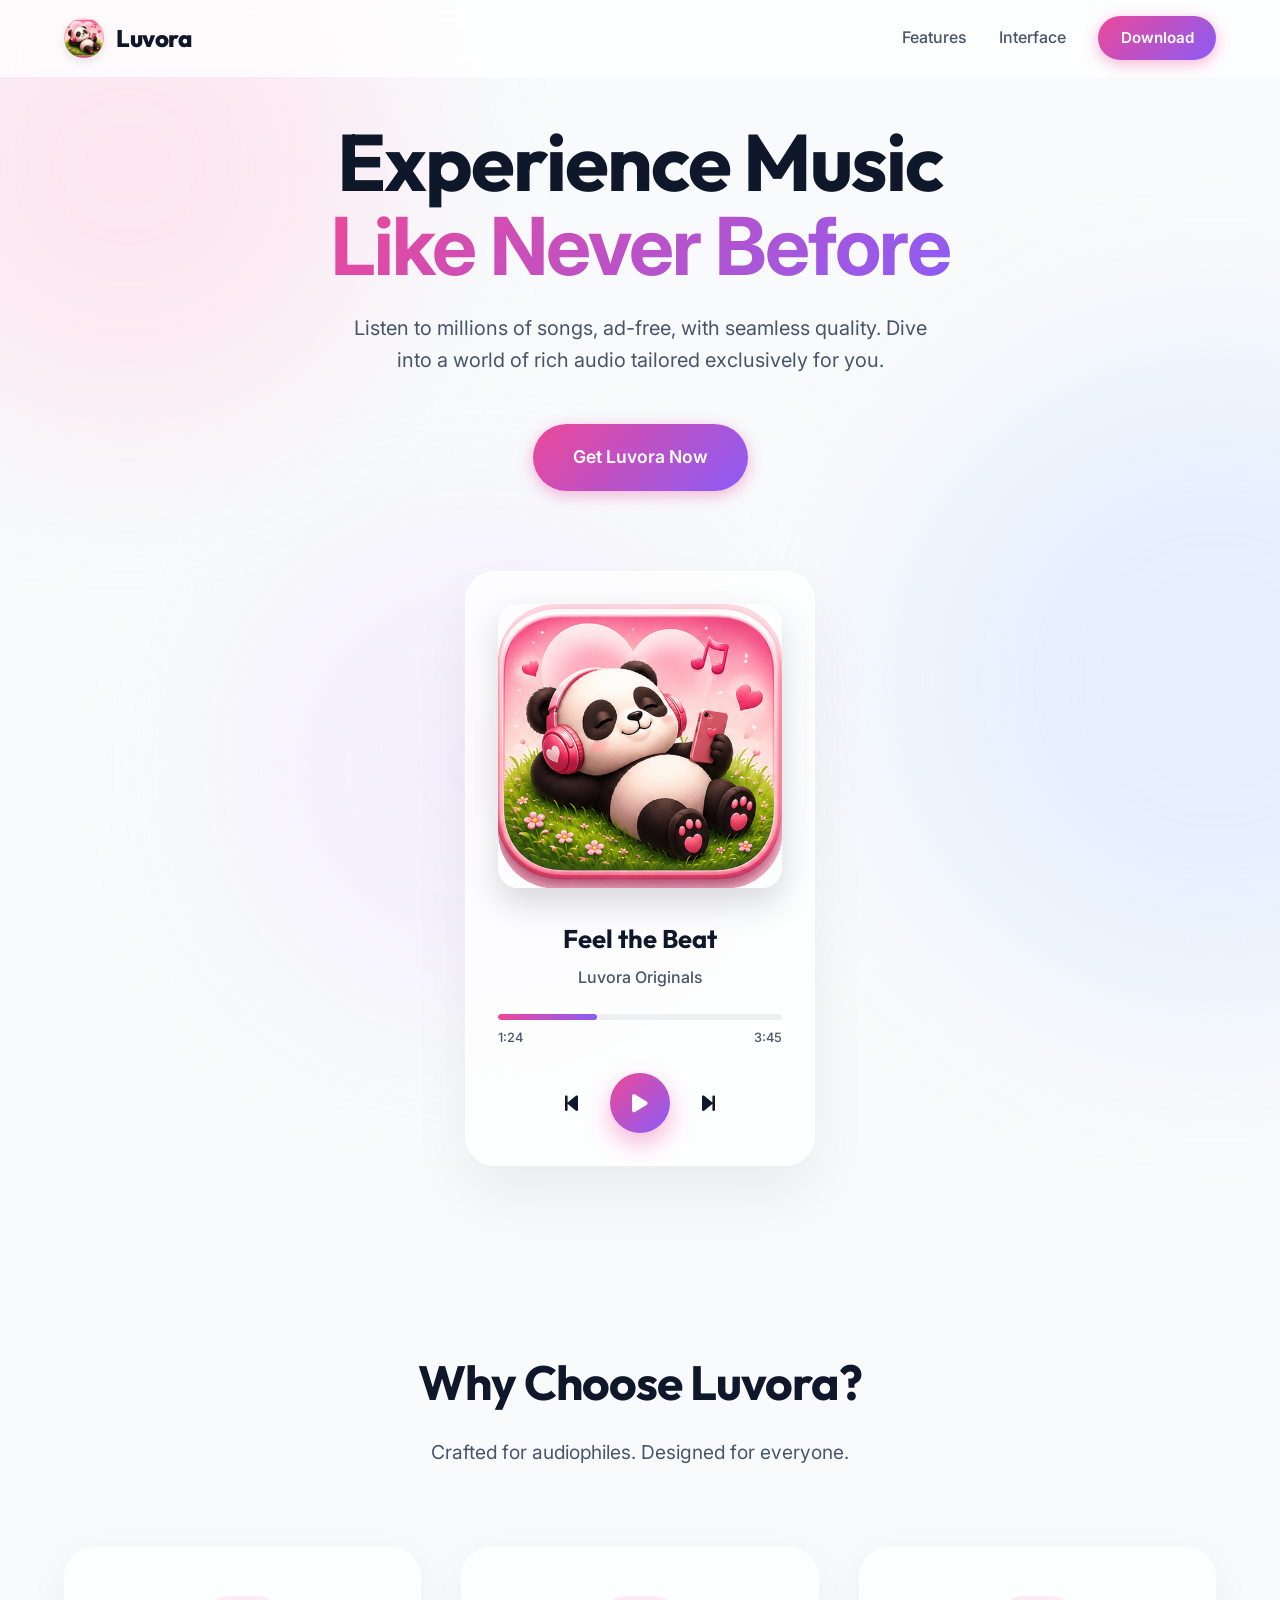
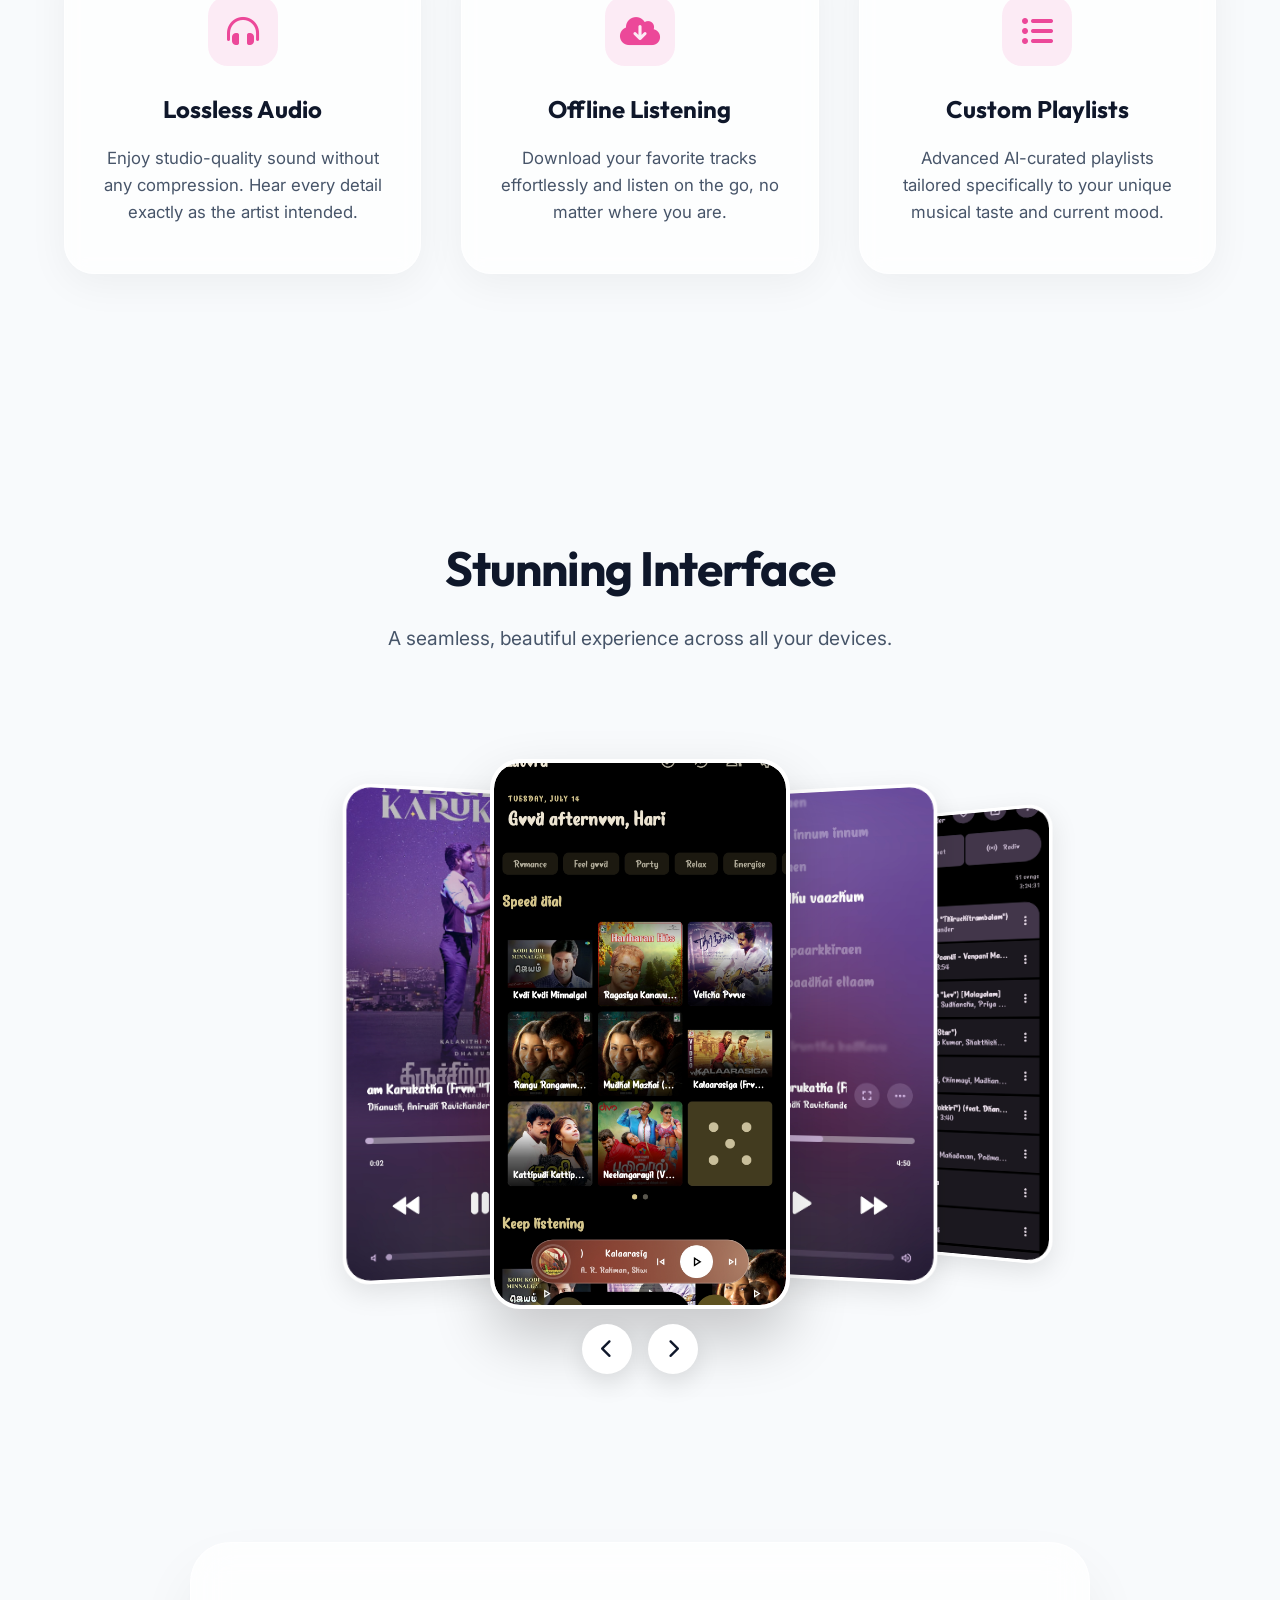
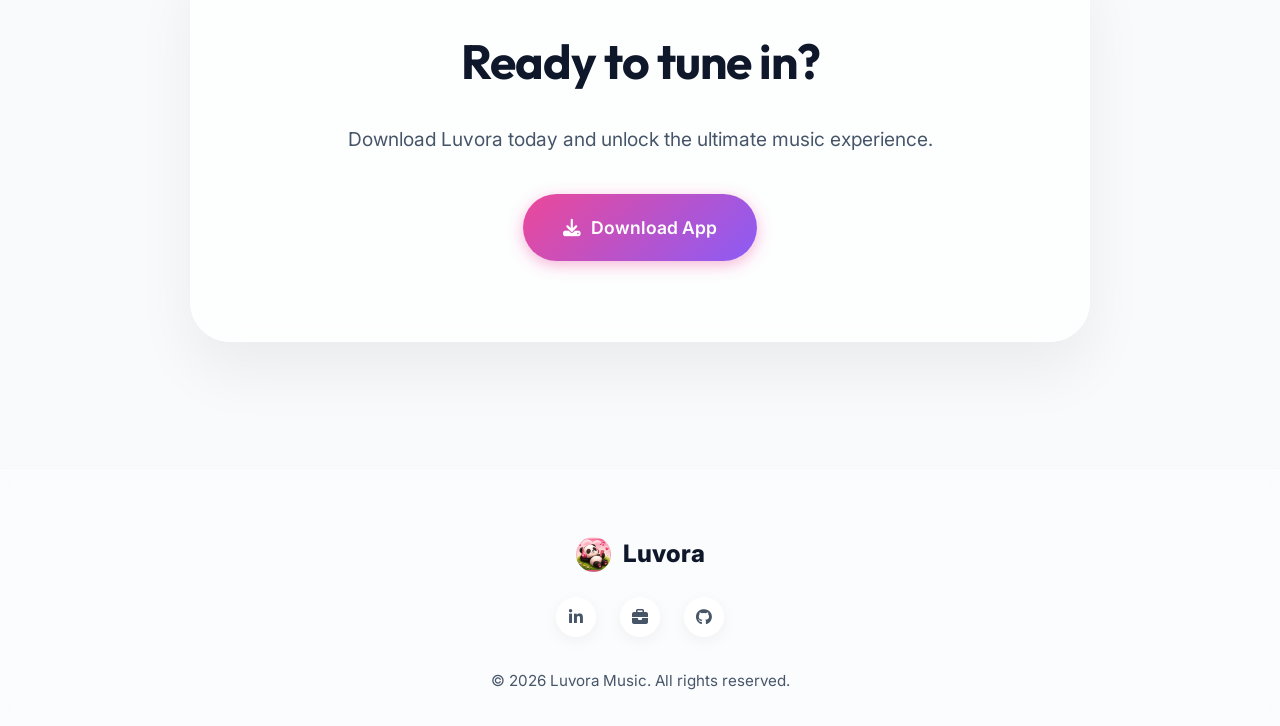
==== commit 07c279b2: "Enhance UI: elegant light theme, update socials, background animations" ====
--- a/index.html
+++ b/index.html
@@ -36,16 +36,11 @@
     <!-- Hero Section -->
     <header class="hero" id="home">
         <div class="hero-content reveal-up">
-            <div class="pill-badge">
-                <span class="sparkle">✨</span> The New Standard for Audio
-            </div>
+
             <h1 class="hero-title">Experience Music <br><span class="gradient-text">Like Never Before</span></h1>
             <p class="hero-subtitle">Listen to millions of songs, ad-free, with seamless quality. Dive into a world of rich audio tailored exclusively for you.</p>
             <div class="hero-buttons">
                 <a href="#download" class="btn-primary shimmer-btn">Get Luvora Now</a>
-                <a href="https://github.com/harikarthick12/luvora/releases/download/v5.26.2/luvora-v5.26.2.apk" class="btn-secondary glow-border">
-                    <i class="fab fa-github"></i> View Source
-                </a>
             </div>
         </div>
         
@@ -126,7 +121,7 @@
 
     <!-- Download Section -->
     <section class="download-section reveal-up" id="download">
-        <div class="download-box glowing-border-box">
+        <div class="download-box">
             <h2>Ready to tune in?</h2>
             <p>Download Luvora today and unlock the ultimate music experience.</p>
             <div class="download-buttons">
@@ -145,10 +140,9 @@
                 <span>Luvora</span>
             </div>
             <div class="social-links">
-                <a href="#"><i class="fab fa-twitter"></i></a>
-                <a href="#"><i class="fab fa-instagram"></i></a>
-                <a href="#"><i class="fab fa-discord"></i></a>
-                <a href="#"><i class="fab fa-github"></i></a>
+                <a href="https://www.linkedin.com/in/harikarthick12/" target="_blank" title="LinkedIn"><i class="fab fa-linkedin-in"></i></a>
+                <a href="https://harikarthickssportfolio.netlify.app/" target="_blank" title="Portfolio"><i class="fas fa-briefcase"></i></a>
+                <a href="https://github.com/harikarthick12" target="_blank" title="GitHub"><i class="fab fa-github"></i></a>
             </div>
         </div>
         <p class="copyright">&copy; 2026 Luvora Music. All rights reserved.</p>
--- a/style.css
+++ b/style.css
@@ -3,16 +3,16 @@
     --bg-secondary: #ffffff;
     --primary: #ec4899;
     --primary-hover: #db2777;
-    --primary-light: #fce7f3;
+    --primary-light: rgba(236, 72, 153, 0.1);
     --text-main: #0f172a;
-    --text-muted: #64748b;
-    --glass-bg: rgba(255, 255, 255, 0.7);
-    --glass-border: rgba(255, 255, 255, 0.5);
-    --glass-shadow: 0 8px 32px rgba(31, 38, 135, 0.07);
+    --text-muted: #475569;
+    --glass-bg: rgba(255, 255, 255, 0.75);
+    --glass-border: rgba(255, 255, 255, 0.6);
+    --glass-shadow: 0 10px 40px rgba(0, 0, 0, 0.05);
     
-    --blob-1: #fbcfe8;
-    --blob-2: #bfdbfe;
-    --blob-3: #ddd6fe;
+    --blob-1: #ffdbe9;
+    --blob-2: #dbeafe;
+    --blob-3: #f3e8ff;
 }
 
 * {
@@ -143,9 +143,9 @@
     transition: all 0.3s;
 }
 .btn-secondary:hover {
-    background: white;
+    background: #ffffff;
     transform: translateY(-2px);
-    box-shadow: 0 10px 30px rgba(0,0,0,0.05);
+    box-shadow: 0 10px 30px rgba(0,0,0,0.08);
 }
 
 /* Hero Section */
@@ -204,14 +204,14 @@
 /* 3D Floating Player */
 .hero-visual { margin-top: 5rem; perspective: 1200px; }
 .glass-card {
-    background: rgba(255, 255, 255, 0.4);
+    background: var(--glass-bg);
     border: 1px solid var(--glass-border);
     border-radius: 30px;
     padding: 2rem;
     width: 350px;
     backdrop-filter: blur(20px);
     -webkit-backdrop-filter: blur(20px);
-    box-shadow: 0 30px 60px rgba(0,0,0,0.08), inset 0 0 0 1px rgba(255,255,255,0.5);
+    box-shadow: 0 30px 60px rgba(0,0,0,0.06), inset 0 0 0 1px rgba(255,255,255,1);
     transition: transform 0.1s;
     transform-style: preserve-3d;
 }
@@ -224,7 +224,7 @@
 .track-artist { color: var(--text-muted); font-size: 1rem; font-weight: 500;}
 
 .player-progress { margin-bottom: 1.5rem; transform: translateZ(20px); }
-.progress-bar { width: 100%; height: 6px; background: rgba(0,0,0,0.05); border-radius: 10px; overflow: hidden; margin-bottom: 8px;}
+.progress-bar { width: 100%; height: 6px; background: rgba(0,0,0,0.06); border-radius: 10px; overflow: hidden; margin-bottom: 8px;}
 .progress-fill { width: 35%; height: 100%; background: linear-gradient(90deg, var(--primary), #8b5cf6); border-radius: 10px; }
 .progress-time { display: flex; justify-content: space-between; font-size: 0.8rem; color: var(--text-muted); font-weight: 500;}
 
@@ -244,7 +244,7 @@
 
 .feature-grid { display: grid; grid-template-columns: repeat(auto-fit, minmax(300px, 1fr)); gap: 2.5rem; }
 .feature-card {
-    background: rgba(255, 255, 255, 0.6);
+    background: var(--glass-bg);
     border: 1px solid var(--glass-border);
     padding: 3rem 2rem;
     border-radius: 30px;
@@ -256,7 +256,7 @@
 }
 .feature-card::before {
     content: ''; position: absolute; top: 0; left: 0; width: 100%; height: 100%;
-    background: radial-gradient(800px circle at var(--mouse-x, 50%) var(--mouse-y, 50%), rgba(255,255,255,0.8), transparent 40%);
+    background: radial-gradient(800px circle at var(--mouse-x, 50%) var(--mouse-y, 50%), rgba(255,255,255,1), transparent 40%);
     opacity: 0; transition: opacity 0.3s; z-index: -1;
 }
 .feature-card:hover { transform: translateY(-15px); border-color: rgba(236, 72, 153, 0.3); box-shadow: 0 20px 40px rgba(236,72,153,0.1); }
@@ -284,10 +284,10 @@
 .carousel-item {
     position: absolute; top: 0; left: 0; width: 100%; height: 100%;
     border-radius: 30px; overflow: hidden;
-    box-shadow: 0 20px 50px rgba(0,0,0,0.15);
-    border: 4px solid white;
+    box-shadow: 0 20px 50px rgba(0,0,0,0.1);
+    border: 4px solid #ffffff;
     transition: all 0.8s cubic-bezier(0.2, 0.8, 0.2, 1);
-    background: white;
+    background: #ffffff;
 }
 .screenshot-img { width: 100%; height: 100%; object-fit: cover; border-radius: 26px; }
 .carousel-controls {
@@ -296,35 +296,31 @@
 }
 .carousel-btn {
     width: 50px; height: 50px; border-radius: 50%; border: none;
-    background: white; color: var(--text-main); font-size: 1.2rem;
-    box-shadow: 0 5px 15px rgba(0,0,0,0.1); cursor: pointer; transition: all 0.2s;
+    background: #ffffff; color: var(--text-main); font-size: 1.2rem;
+    box-shadow: 0 10px 25px rgba(0,0,0,0.1); cursor: pointer; transition: all 0.2s;
 }
 .carousel-btn:hover { background: var(--primary); color: white; transform: scale(1.1); }
 
 /* Download Section */
 .download-section { padding: 5rem 5% 8rem; display: flex; justify-content: center; }
 .download-box {
-    background: rgba(255, 255, 255, 0.8);
+    background: var(--glass-bg);
     border-radius: 40px; padding: 5rem 3rem; text-align: center; max-width: 900px; width: 100%;
     position: relative; overflow: hidden; backdrop-filter: blur(20px);
-    box-shadow: 0 30px 60px rgba(0,0,0,0.05);
-}
-.glowing-border-box::before {
-    content: ''; position: absolute; top: -2px; left: -2px; right: -2px; bottom: -2px;
-    background: linear-gradient(45deg, var(--primary), #8b5cf6, #3b82f6, var(--primary));
-    z-index: -1; border-radius: 42px; background-size: 400%; animation: glowBorder 10s linear infinite;
-}
-@keyframes glowBorder { 0% { background-position: 0 0; } 50% { background-position: 400% 0; } 100% { background-position: 0 0; } }
+    box-shadow: 0 30px 60px rgba(0,0,0,0.06);
+    border: 1px solid var(--glass-border);
+}
 
 .download-box h2 { font-size: 3rem; margin-bottom: 1.5rem; letter-spacing: -1px; }
 .download-box p { color: var(--text-muted); margin-bottom: 2.5rem; font-size: 1.2rem; }
 
 /* Footer */
-.footer { padding: 4rem 5% 2rem; display: flex; flex-direction: column; align-items: center; gap: 2rem; background: rgba(255,255,255,0.3); backdrop-filter: blur(10px); }
-.footer-logo { display: flex; align-items: center; gap: 12px; font-size: 1.5rem; font-weight: 800; color: var(--text-main); }
+.footer { padding: 4rem 5% 2rem; display: flex; flex-direction: column; align-items: center; gap: 2rem; background: rgba(255,255,255,0.4); backdrop-filter: blur(10px); border-top: 1px solid var(--glass-border); }
+.footer-content { display: flex; flex-direction: column; align-items: center; gap: 1.5rem; text-align: center; }
+.footer-logo { display: flex; align-items: center; justify-content: center; gap: 12px; font-size: 1.5rem; font-weight: 800; color: var(--text-main); }
 .footer-logo img { width: 35px; height: 35px; border-radius: 50%; }
-.social-links { display: flex; gap: 1.5rem; }
-.social-links a { width: 40px; height: 40px; border-radius: 50%; background: white; display: flex; justify-content: center; align-items: center; color: var(--text-muted); box-shadow: 0 4px 10px rgba(0,0,0,0.05); transition: all 0.3s; }
+.social-links { display: flex; gap: 1.5rem; justify-content: center; }
+.social-links a { width: 40px; height: 40px; border-radius: 50%; background: #ffffff; display: flex; justify-content: center; align-items: center; color: var(--text-muted); box-shadow: 0 4px 15px rgba(0,0,0,0.05); transition: all 0.3s; }
 .social-links a:hover { background: var(--primary); color: white; transform: translateY(-3px); box-shadow: 0 8px 20px rgba(236,72,153,0.3); }
 .copyright { color: var(--text-muted); font-size: 0.95rem; }
 
@@ -336,6 +332,22 @@
 .delay-1 { transition-delay: 0.2s; }
 .delay-2 { transition-delay: 0.4s; }
 .delay-3 { transition-delay: 0.6s; }
+
+/* Floating Music Notes Animation */
+.floating-note {
+    position: absolute;
+    bottom: -50px;
+    color: var(--primary);
+    opacity: 0;
+    z-index: 1; /* above mesh background colors but below glass */
+    animation: floatUp linear forwards;
+}
+@keyframes floatUp {
+    0% { transform: translateY(0) rotate(-20deg); opacity: 0; }
+    15% { opacity: 0.15; }
+    85% { opacity: 0.15; }
+    100% { transform: translateY(-120vh) rotate(360deg); opacity: 0; }
+}
 
 /* Responsive */
 @media (max-width: 900px) {
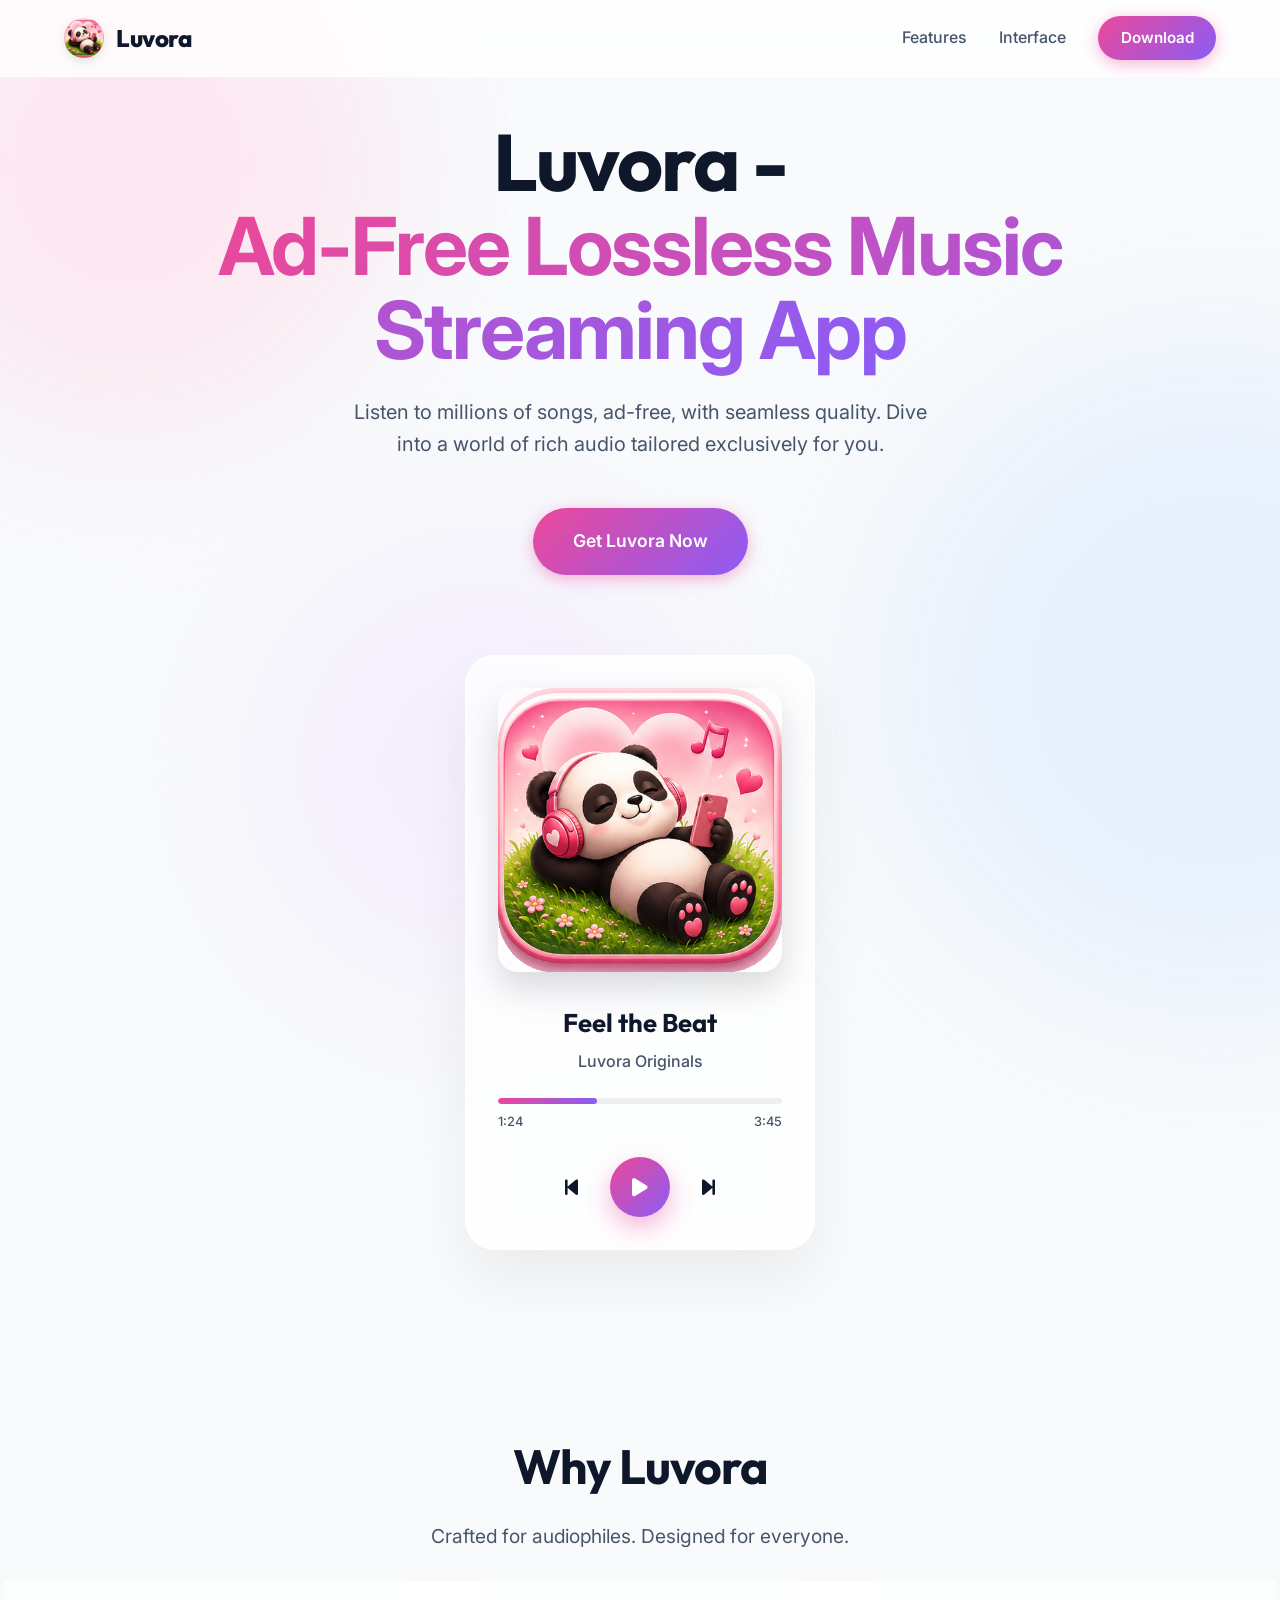
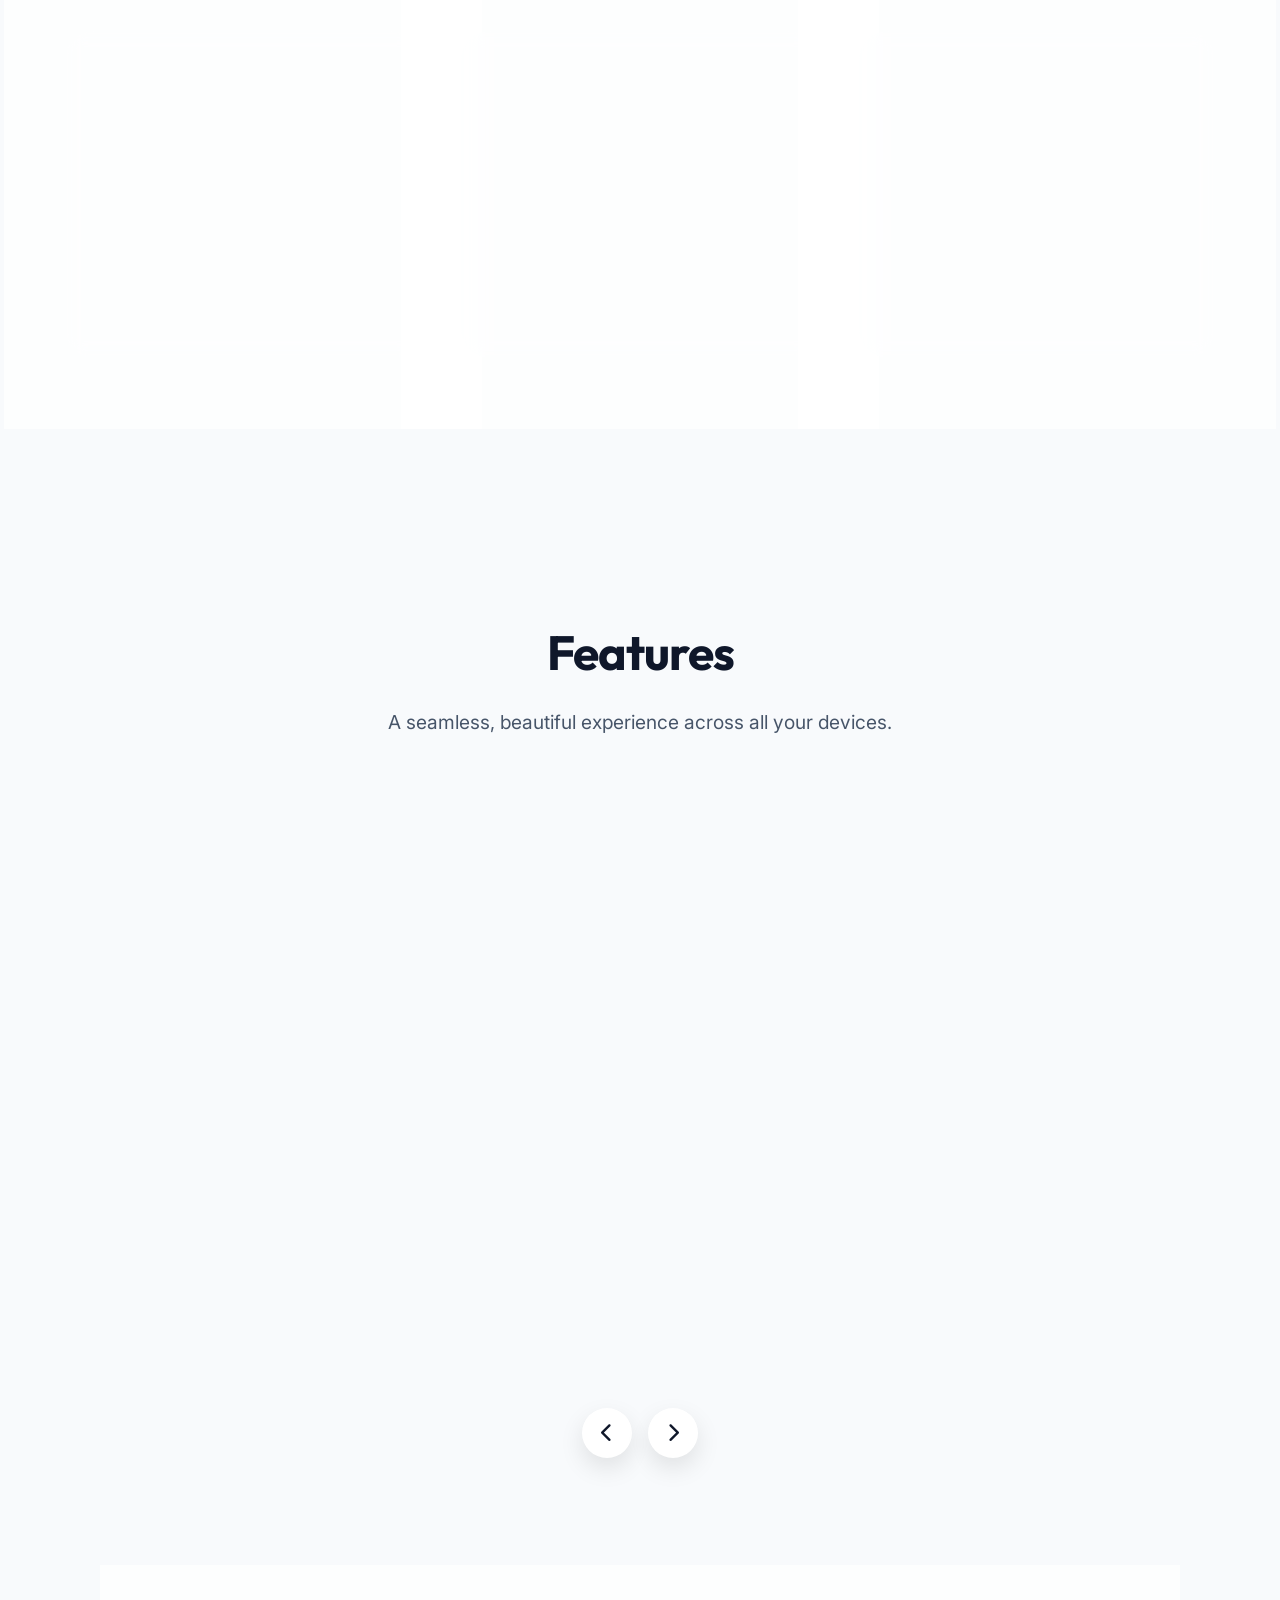
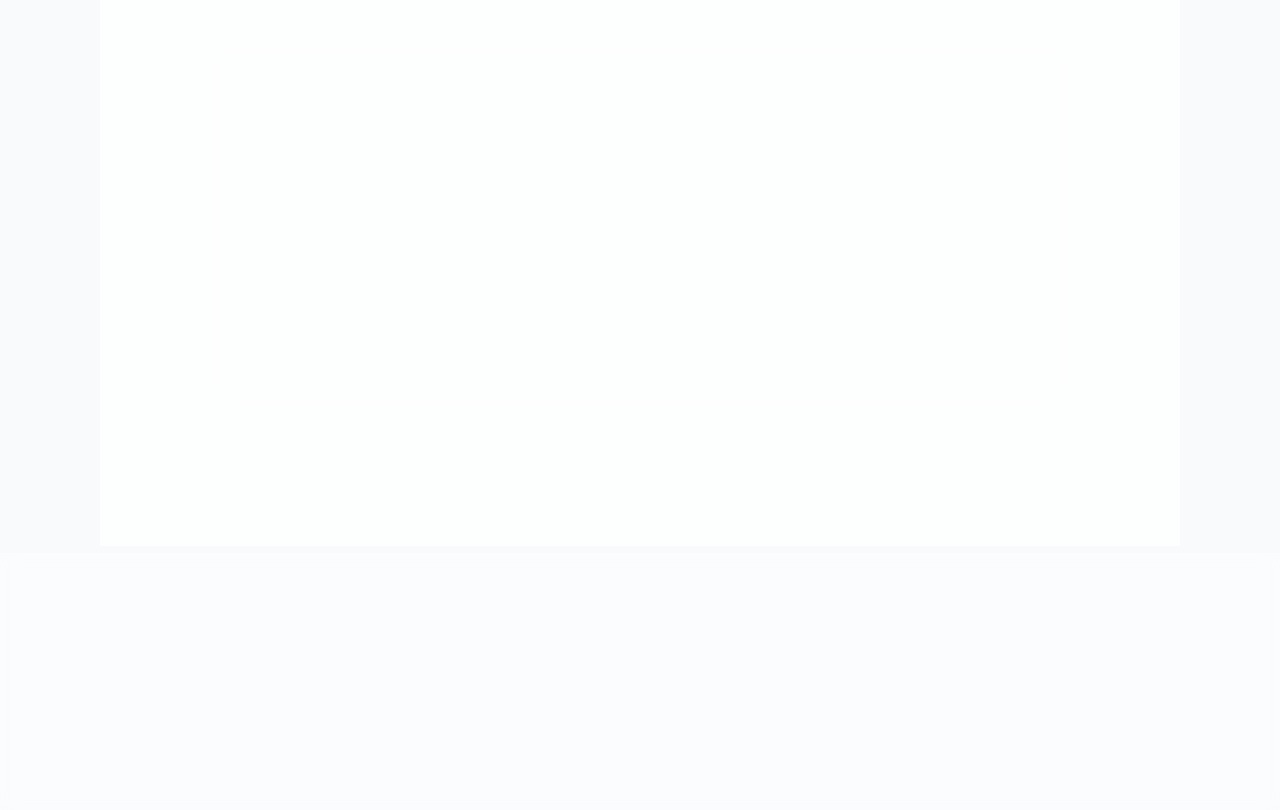
==== commit f12ee7b7: "feat: Implement SEO optimizations" ====
--- a/index.html
+++ b/index.html
@@ -1,18 +1,84 @@
 <!DOCTYPE html>
 <html lang="en">
+
 <head>
     <meta charset="UTF-8">
     <meta name="viewport" content="width=device-width, initial-scale=1.0">
-    <title>Luvora - Discover & Feel the Music</title>
-    <meta name="description" content="Luvora is a beautifully designed music player with a massive catalog.">
-    <link rel="icon" type="image/x-icon" href="favicon.ico">
-    <link rel="stylesheet" href="style.css">
+    <title>Luvora - Ad-Free Lossless Music Streaming App</title>
+    <meta name="description"
+        content="Listen to millions of songs without ads. Luvora delivers a high-quality, lossless music experience with beautiful UI and lightning-fast performance.">
+    <meta name="keywords"
+        content="Luvora, Luvora Music, Ad-Free Music App, Lossless Music App, Spotify Alternative, Android Music Player, Music Streaming, Offline Music Player, Free Music Streaming, Best ad free music app, Spotify alternative without ads, Lossless music streaming app, Music app for Android, Hari karthick, Harish, Full stack developer, Free high quality music player">
+    <meta name="author" content="Hari Karthick">
+    <meta name="robots" content="index,follow">
+
+    <!-- Open Graph (Social Sharing) -->
+    <meta property="og:type" content="website">
+    <meta property="og:title" content="Luvora - Ad-Free Music Streaming">
+    <meta property="og:description" content="Experience lossless music without annoying ads.">
+    <meta property="og:image" content="https://luvoraweb.netlify.app/preview.png">
+    <meta property="og:url" content="https://luvoraweb.netlify.app/">
+    <meta property="og:site_name" content="Luvora">
+
+    <!-- Twitter Card -->
+    <meta name="twitter:card" content="summary_large_image">
+    <meta name="twitter:title" content="Luvora Music">
+    <meta name="twitter:description" content="Ad-Free Lossless Music Streaming">
+    <meta name="twitter:image" content="https://luvoraweb.netlify.app/preview.png">
+
+    <!-- Favicons -->
+    <link rel="icon" href="/favicon.ico">
+    <link rel="icon" href="/logo.png">
+
+    <!-- Canonical URL -->
+    <link rel="canonical" href="https://luvoraweb.netlify.app/">
+
+    <!-- Preload fonts & Styles -->
     <link rel="preconnect" href="https://fonts.googleapis.com">
     <link rel="preconnect" href="https://fonts.gstatic.com" crossorigin>
-    <link href="https://fonts.googleapis.com/css2?family=Inter:wght@300;400;500;600;700;800&family=Outfit:wght@300;400;600;800&display=swap" rel="stylesheet">
+    <link rel="preload"
+        href="https://fonts.googleapis.com/css2?family=Inter:wght@300;400;500;600;700;800&family=Outfit:wght@300;400;600;800&display=swap"
+        as="style">
+    <link
+        href="https://fonts.googleapis.com/css2?family=Inter:wght@300;400;500;600;700;800&family=Outfit:wght@300;400;600;800&display=swap"
+        rel="stylesheet">
+
+    <link rel="preload" href="style.css" as="style">
+    <link rel="stylesheet" href="style.css">
+
     <!-- Font Awesome -->
+    <link rel="preload" href="https://cdnjs.cloudflare.com/ajax/libs/font-awesome/6.4.0/css/all.min.css" as="style">
     <link rel="stylesheet" href="https://cdnjs.cloudflare.com/ajax/libs/font-awesome/6.4.0/css/all.min.css">
+
+    <!-- Google Analytics 4 (Placeholder) -->
+    <!-- Google tag (gtag.js) -->
+    <script async src="https://www.googletagmanager.com/gtag/js?id=YOUR-GA4-MEASUREMENT-ID"></script>
+    <script>
+        window.dataLayer = window.dataLayer || [];
+        function gtag() { dataLayer.push(arguments); }
+        gtag('js', new Date());
+        gtag('config', 'G-7S0M0BG5Q7https://github.com/harikarthick12/luvoraweb.git');
+    </script>
+
+    <!-- Structured Data (Schema) -->
+    <script type="application/ld+json">
+    {
+      "@context":"https://schema.org",
+      "@type":"SoftwareApplication",
+      "name":"Luvora",
+      "applicationCategory":"MusicApplication",
+      "operatingSystem":"Android",
+      "description":"Ad-Free Lossless Music Streaming Application",
+      "url":"https://luvoraweb.netlify.app",
+      "offers":{
+        "@type":"Offer",
+        "price":"0",
+        "priceCurrency":"USD"
+      }
+    }
+    </script>
 </head>
+
 <body>
     <!-- Mesh Gradient Background -->
     <div class="mesh-bg"></div>
@@ -23,7 +89,7 @@
     <!-- Navigation -->
     <nav class="navbar reveal">
         <div class="logo-container">
-            <img src="logo.png" alt="Luvora Logo" class="nav-logo">
+            <img src="logo.png" alt="Luvora Ad-Free Music Streaming Logo" class="nav-logo">
             <span class="nav-brand">Luvora</span>
         </div>
         <div class="nav-links">
@@ -37,24 +103,28 @@
     <header class="hero" id="home">
         <div class="hero-content reveal-up">
 
-            <h1 class="hero-title">Experience Music <br><span class="gradient-text">Like Never Before</span></h1>
-            <p class="hero-subtitle">Listen to millions of songs, ad-free, with seamless quality. Dive into a world of rich audio tailored exclusively for you.</p>
+            <h1 class="hero-title">Luvora - <br><span class="gradient-text">Ad-Free Lossless Music Streaming App</span>
+            </h1>
+            <p class="hero-subtitle">Listen to millions of songs, ad-free, with seamless quality. Dive into a world of
+                rich audio tailored exclusively for you.</p>
             <div class="hero-buttons">
                 <a href="#download" class="btn-primary shimmer-btn">Get Luvora Now</a>
             </div>
         </div>
-        
+
         <div class="hero-visual reveal-up delay-1">
             <div class="glass-card main-player-card floating">
                 <div class="player-top">
-                    <img src="logo.png" alt="Luvora Player" class="player-cover">
+                    <img src="logo.png" alt="Luvora Lossless Music Streaming App Player" class="player-cover">
                 </div>
                 <div class="player-info">
                     <h3 class="track-title">Feel the Beat</h3>
                     <p class="track-artist">Luvora Originals</p>
                 </div>
                 <div class="player-progress">
-                    <div class="progress-bar"><div class="progress-fill"></div></div>
+                    <div class="progress-bar">
+                        <div class="progress-fill"></div>
+                    </div>
                     <div class="progress-time"><span>1:24</span><span>3:45</span></div>
                 </div>
                 <div class="player-controls">
@@ -69,14 +139,15 @@
     <!-- Features Section -->
     <section class="features" id="features">
         <div class="section-header reveal-up">
-            <h2 class="section-title">Why Choose Luvora?</h2>
+            <h2 class="section-title">Why Luvora</h2>
             <p class="section-subtitle">Crafted for audiophiles. Designed for everyone.</p>
         </div>
         <div class="feature-grid">
             <div class="feature-card reveal-up delay-1 hover-glow">
                 <div class="card-icon-wrapper"><i class="fas fa-headphones-simple feature-icon"></i></div>
                 <h3>Lossless Audio</h3>
-                <p>Enjoy studio-quality sound without any compression. Hear every detail exactly as the artist intended.</p>
+                <p>Enjoy studio-quality sound without any compression. Hear every detail exactly as the artist intended.
+                </p>
             </div>
             <div class="feature-card reveal-up delay-2 hover-glow">
                 <div class="card-icon-wrapper"><i class="fas fa-cloud-arrow-down feature-icon"></i></div>
@@ -86,7 +157,8 @@
             <div class="feature-card reveal-up delay-3 hover-glow">
                 <div class="card-icon-wrapper"><i class="fas fa-list-ul feature-icon"></i></div>
                 <h3>Custom Playlists</h3>
-                <p>Advanced AI-curated playlists tailored specifically to your unique musical taste and current mood.</p>
+                <p>Advanced AI-curated playlists tailored specifically to your unique musical taste and current mood.
+                </p>
             </div>
         </div>
     </section>
@@ -94,22 +166,26 @@
     <!-- Screenshots Carousel (3D Floating Stack) -->
     <section class="screenshots" id="screenshots">
         <div class="section-header reveal-up">
-            <h2 class="section-title">Stunning Interface</h2>
+            <h2 class="section-title">Features</h2>
             <p class="section-subtitle">A seamless, beautiful experience across all your devices.</p>
         </div>
         <div class="carousel-container reveal-up delay-1">
             <div class="carousel-track" id="carouselTrack">
                 <div class="carousel-item">
-                    <img src="screenshot1.jpg" alt="Luvora App Screenshot 1" class="screenshot-img">
-                </div>
-                <div class="carousel-item">
-                    <img src="screenshot2.jpg" alt="Luvora App Screenshot 2" class="screenshot-img">
-                </div>
-                <div class="carousel-item">
-                    <img src="screenshot3.jpg" alt="Luvora App Screenshot 3" class="screenshot-img">
-                </div>
-                <div class="carousel-item">
-                    <img src="screenshot4.jpg" alt="Luvora App Screenshot 4" class="screenshot-img">
+                    <img src="screenshot1.jpg" alt="Luvora Ad-Free Music App Home Screen" class="screenshot-img"
+                        loading="lazy">
+                </div>
+                <div class="carousel-item">
+                    <img src="screenshot2.jpg" alt="Luvora Music Player Interface" class="screenshot-img"
+                        loading="lazy">
+                </div>
+                <div class="carousel-item">
+                    <img src="screenshot3.jpg" alt="Luvora Custom Playlists and Offline Music" class="screenshot-img"
+                        loading="lazy">
+                </div>
+                <div class="carousel-item">
+                    <img src="screenshot4.jpg" alt="Luvora High Quality Audio Settings" class="screenshot-img"
+                        loading="lazy">
                 </div>
             </div>
             <div class="carousel-controls">
@@ -122,10 +198,11 @@
     <!-- Download Section -->
     <section class="download-section reveal-up" id="download">
         <div class="download-box">
-            <h2>Ready to tune in?</h2>
+            <h2>Download</h2>
             <p>Download Luvora today and unlock the ultimate music experience.</p>
             <div class="download-buttons">
-                <a href="https://github.com/harikarthick12/luvora/releases/download/v5.26.2/luvora-v5.26.2.apk" class="btn-primary btn-large shimmer-btn">
+                <a href="https://github.com/harikarthick12/luvora/releases/download/v5.26.2/luvora-v5.26.2.apk"
+                    class="btn-primary btn-large shimmer-btn">
                     <i class="fas fa-download"></i> Download App
                 </a>
             </div>
@@ -140,9 +217,12 @@
                 <span>Luvora</span>
             </div>
             <div class="social-links">
-                <a href="https://www.linkedin.com/in/harikarthick12/" target="_blank" title="LinkedIn"><i class="fab fa-linkedin-in"></i></a>
-                <a href="https://harikarthickssportfolio.netlify.app/" target="_blank" title="Portfolio"><i class="fas fa-briefcase"></i></a>
-                <a href="https://github.com/harikarthick12" target="_blank" title="GitHub"><i class="fab fa-github"></i></a>
+                <a href="https://www.linkedin.com/in/harikarthick12/" target="_blank" title="LinkedIn"><i
+                        class="fab fa-linkedin-in"></i></a>
+                <a href="https://harikarthickssportfolio.netlify.app/" target="_blank" title="Portfolio"><i
+                        class="fas fa-briefcase"></i></a>
+                <a href="https://github.com/harikarthick12" target="_blank" title="GitHub"><i
+                        class="fab fa-github"></i></a>
             </div>
         </div>
         <p class="copyright">&copy; 2026 Luvora Music. All rights reserved.</p>
@@ -150,4 +230,5 @@
 
     <script src="script.js"></script>
 </body>
-</html>
+
+</html>
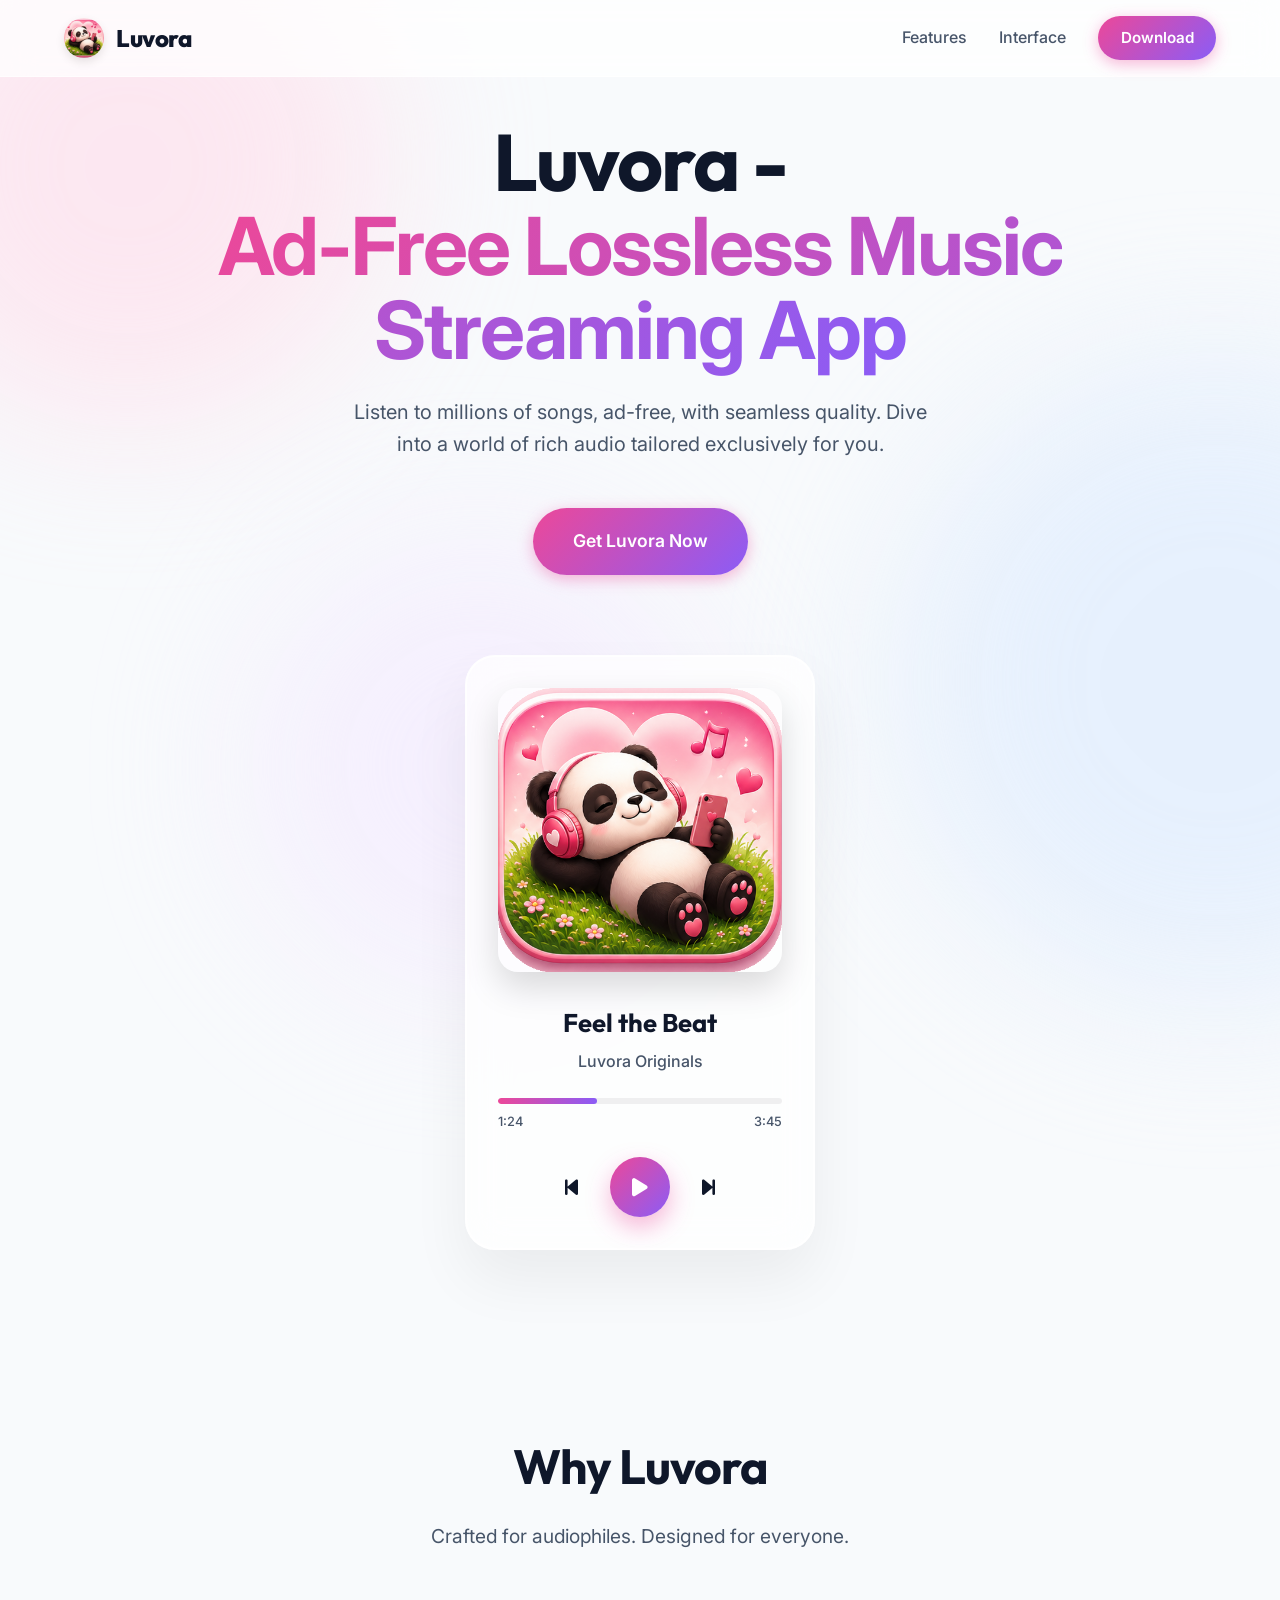
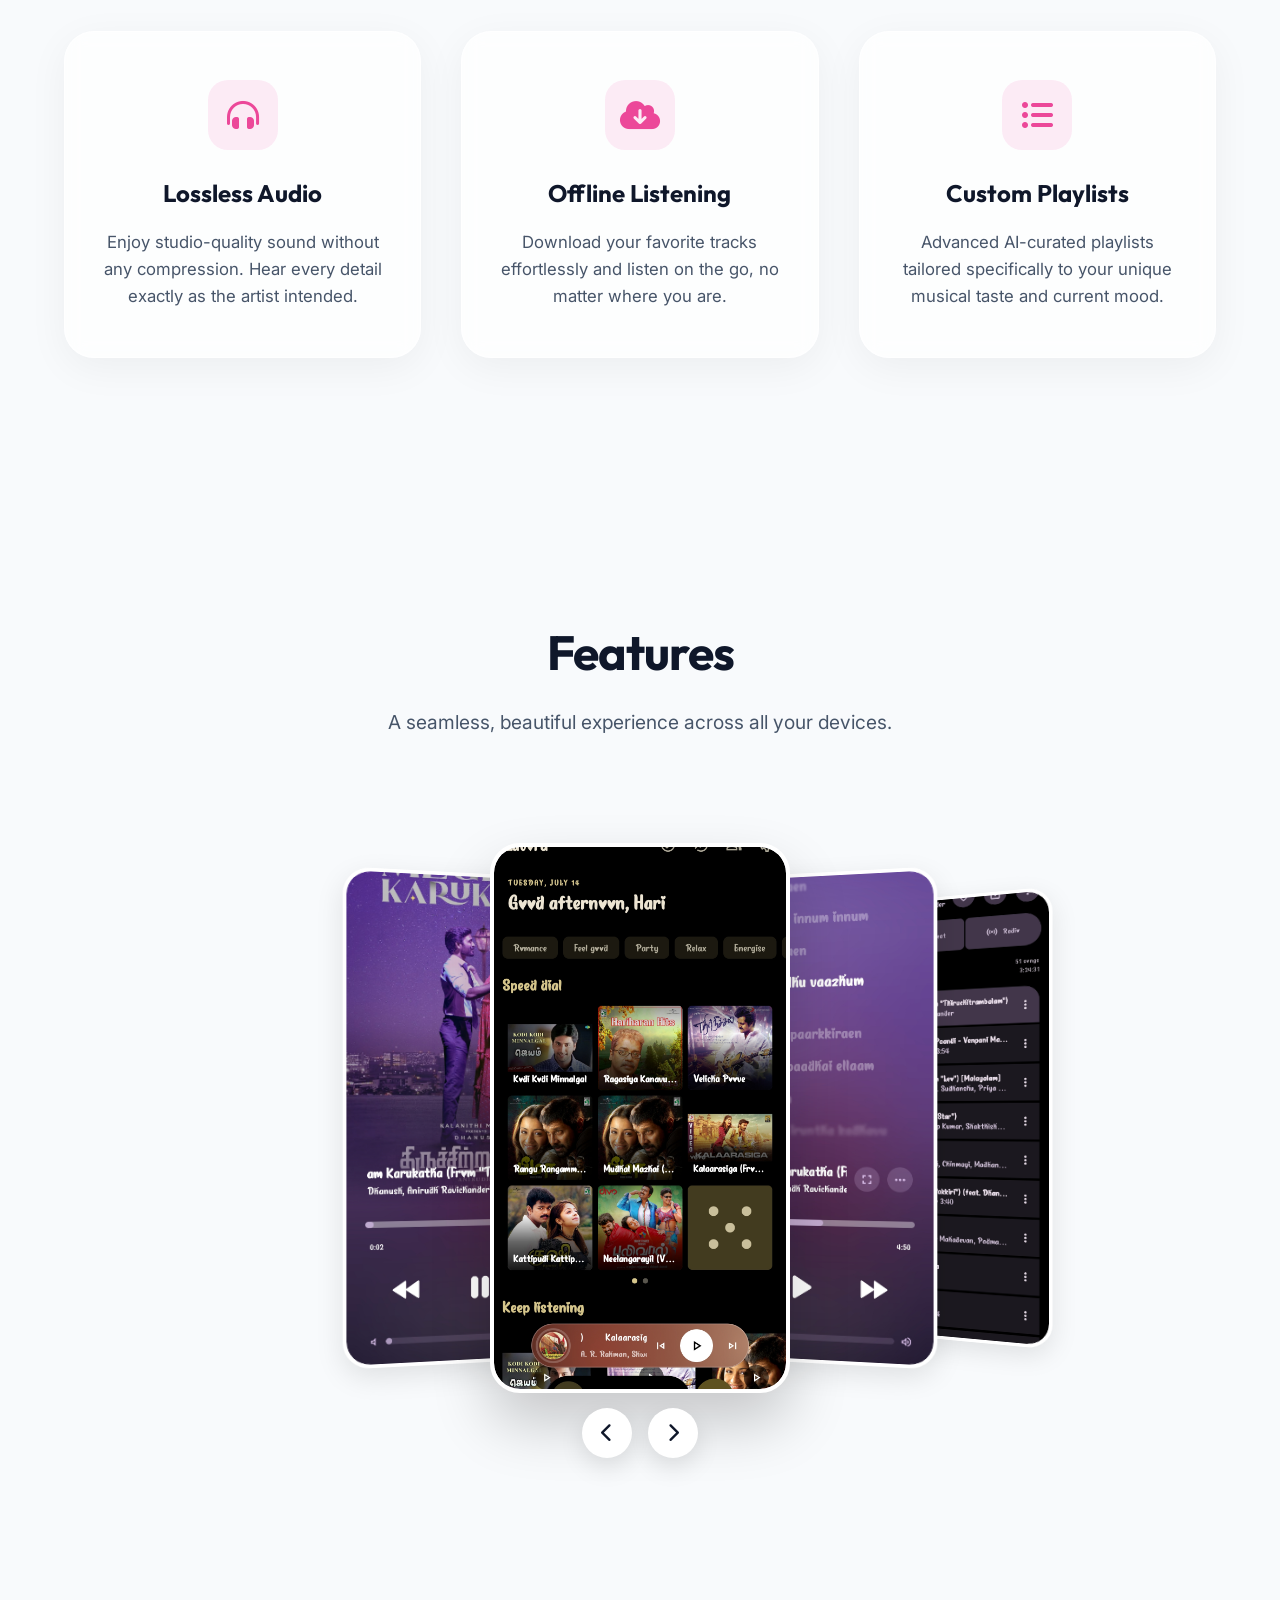
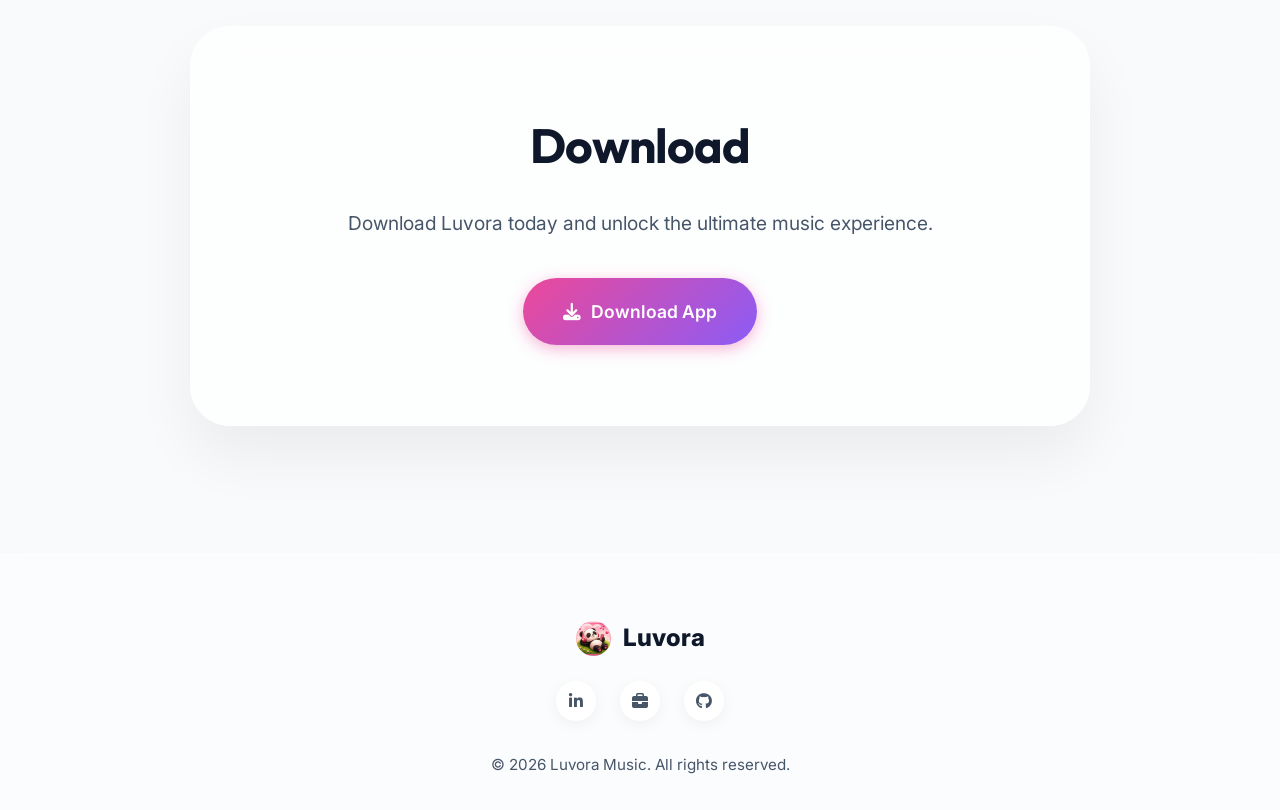
==== commit e63ba500: "Add Google site verification tag" ====
--- a/index.html
+++ b/index.html
@@ -77,6 +77,7 @@
       }
     }
     </script>
+    <meta name="google-site-verification" content="2tkhgrtnxnfCPQ8ZUpFUUVvcQyy9BUqDqyMtqvV1n0g" />
 </head>
 
 <body>
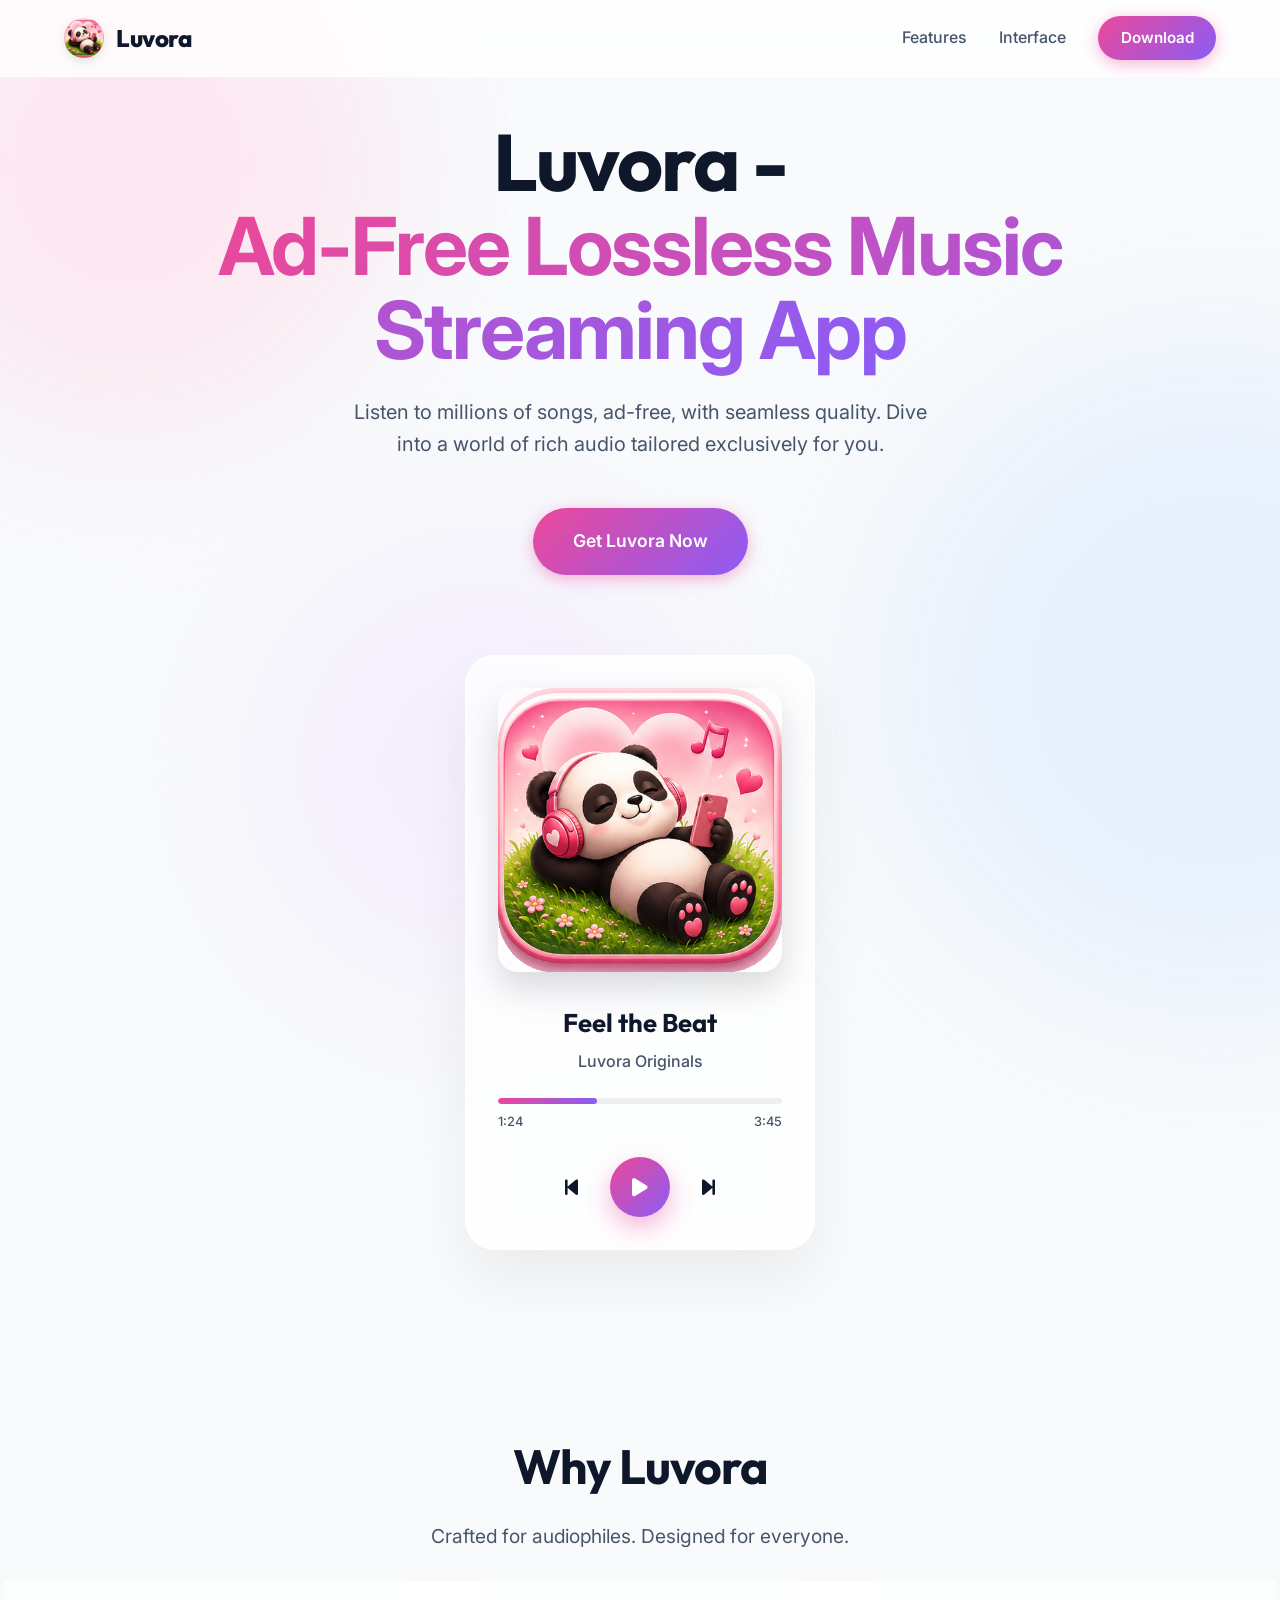
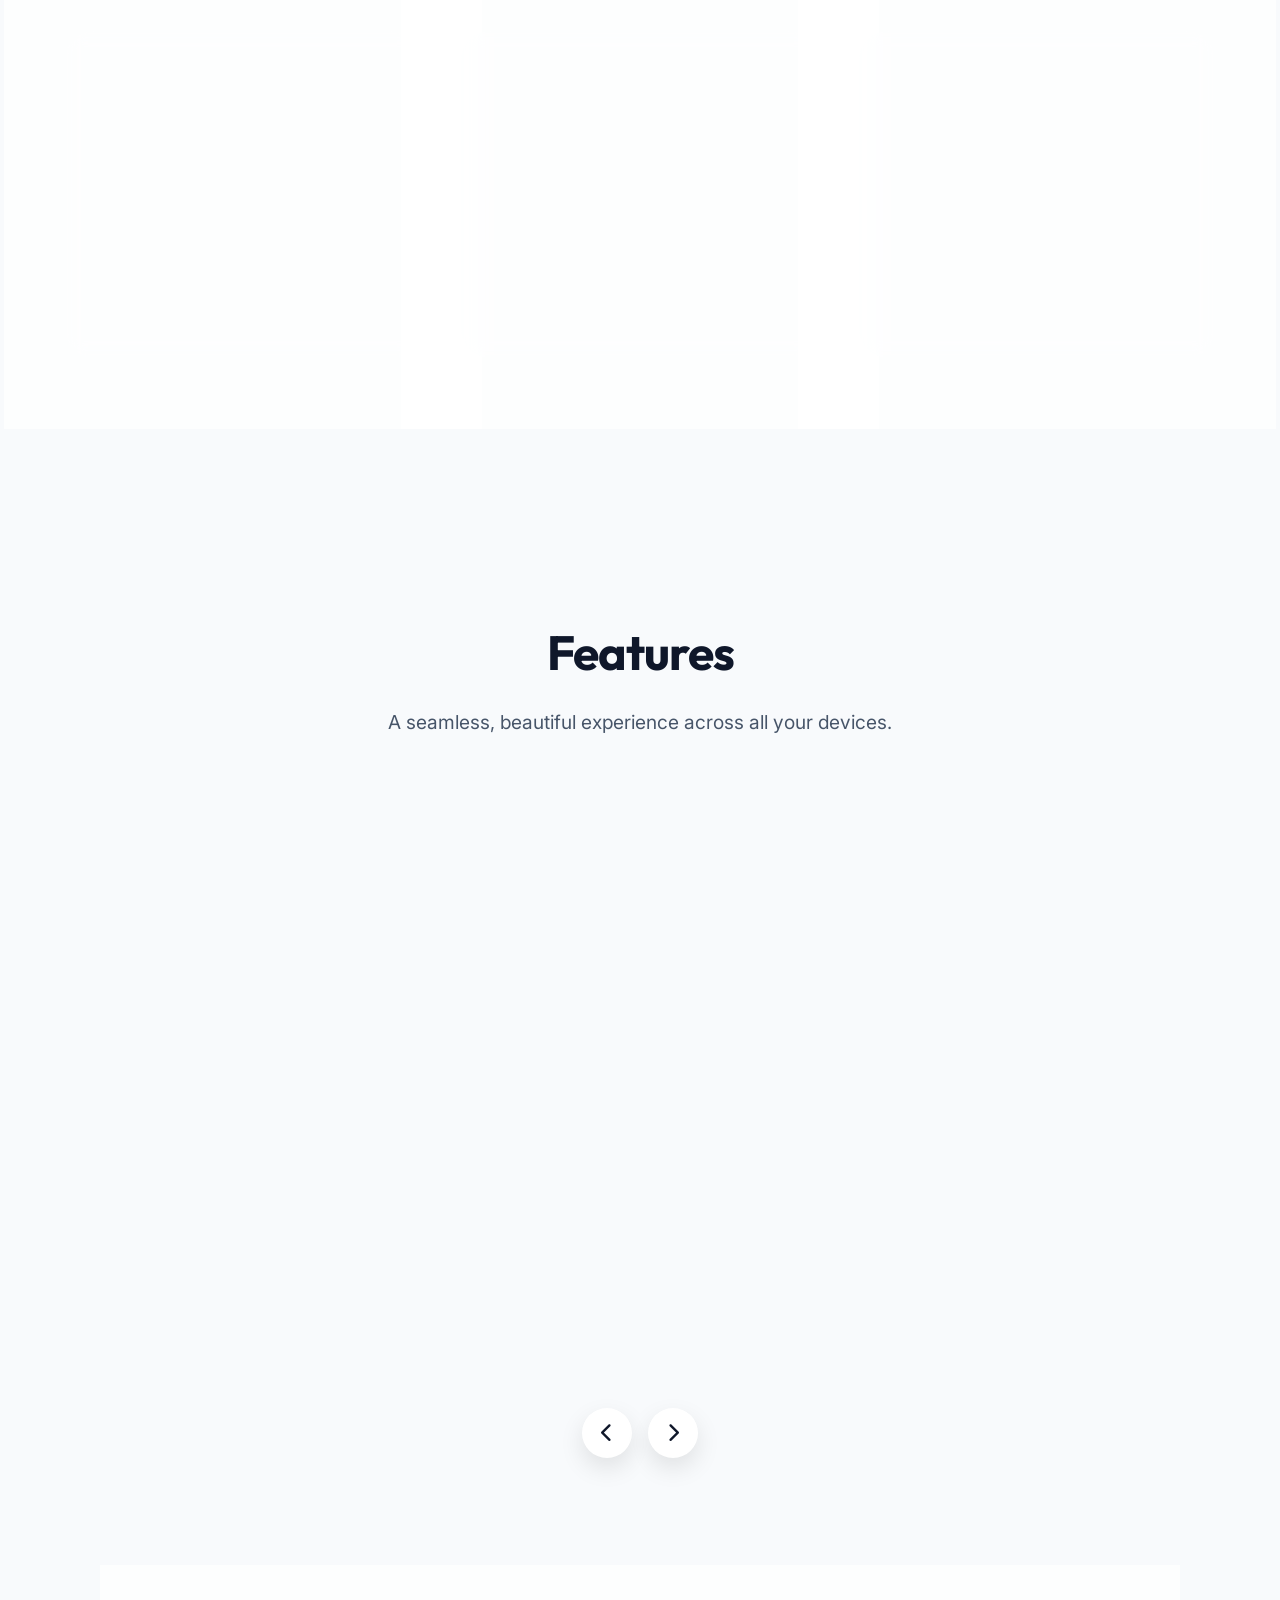
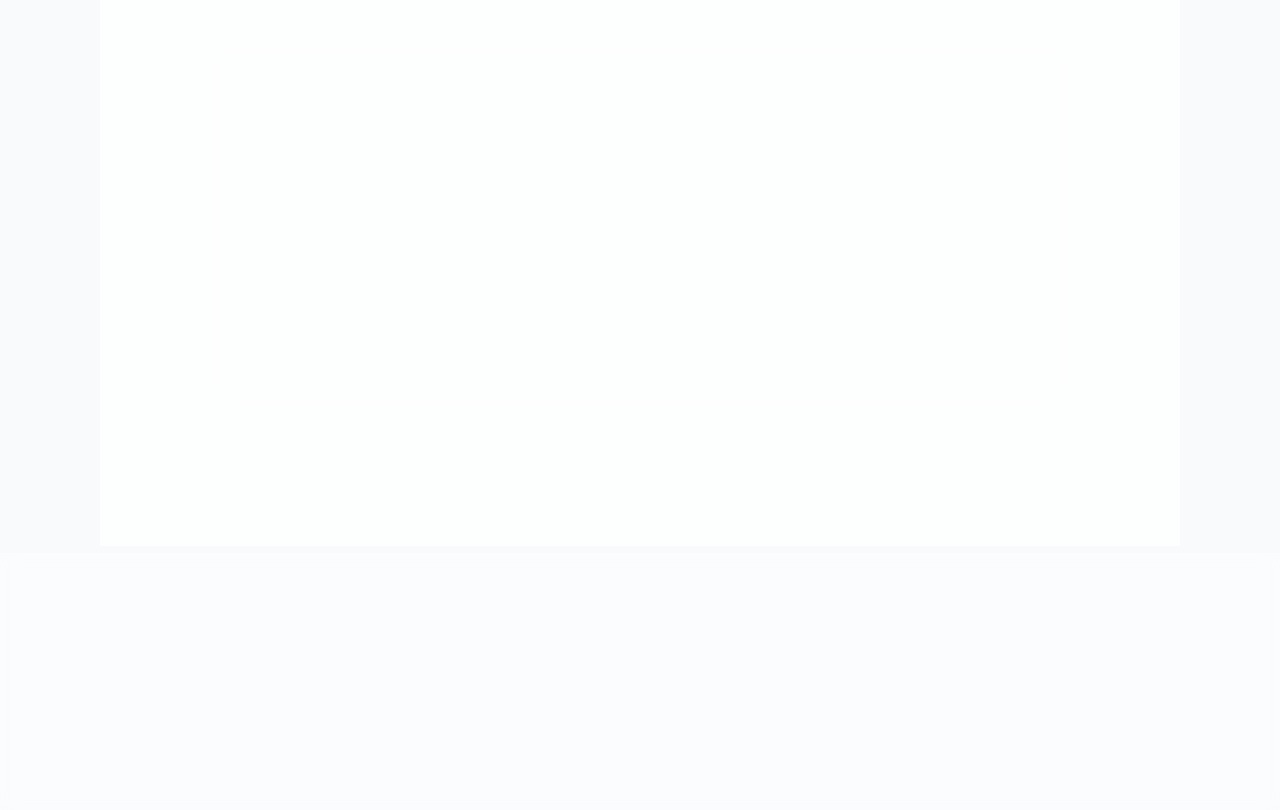
==== commit 535dcdd2: "Update download link to point to latest release and add direct download script" ====
--- a/index.html
+++ b/index.html
@@ -202,7 +202,7 @@
             <h2>Download</h2>
             <p>Download Luvora today and unlock the ultimate music experience.</p>
             <div class="download-buttons">
-                <a href="https://github.com/harikarthick12/luvora/releases/download/v5.26.2/luvora-v5.26.2.apk"
+                <a href="#" id="direct-download-btn"
                     class="btn-primary btn-large shimmer-btn">
                     <i class="fas fa-download"></i> Download App
                 </a>
